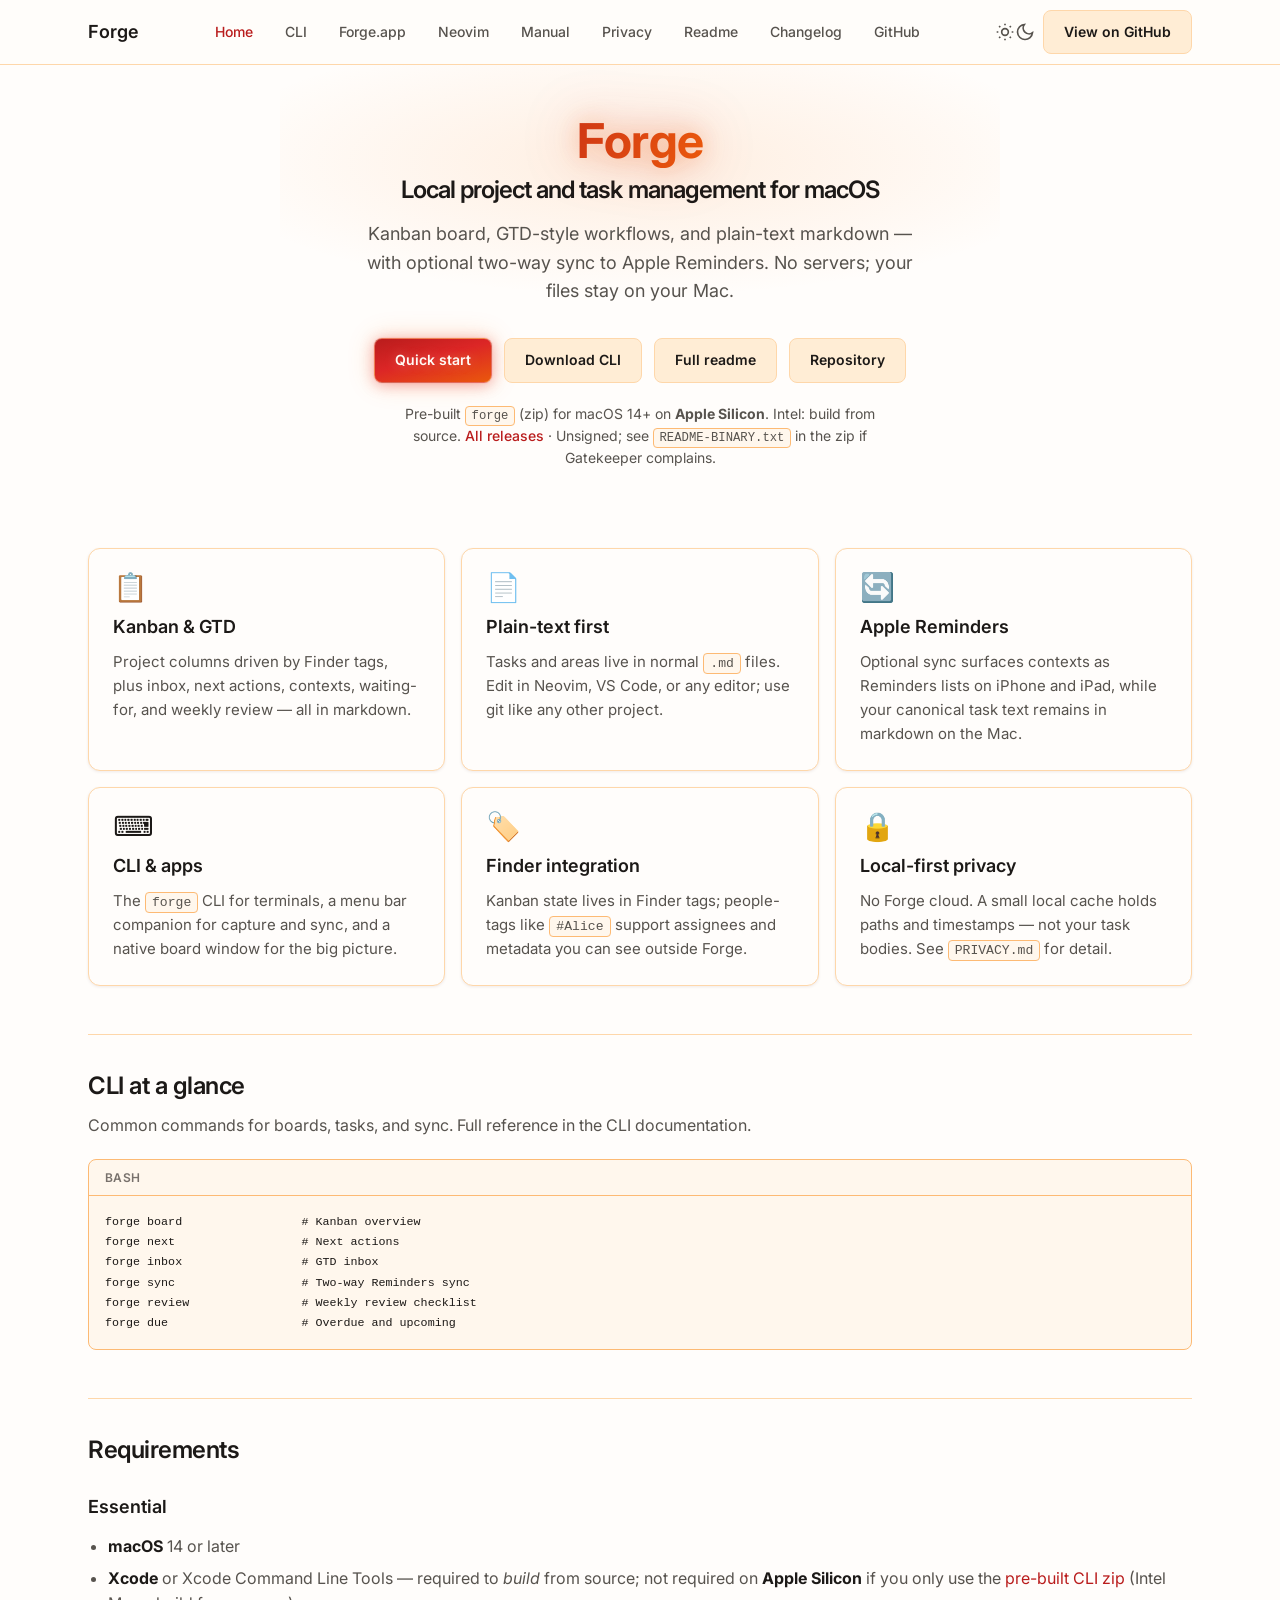
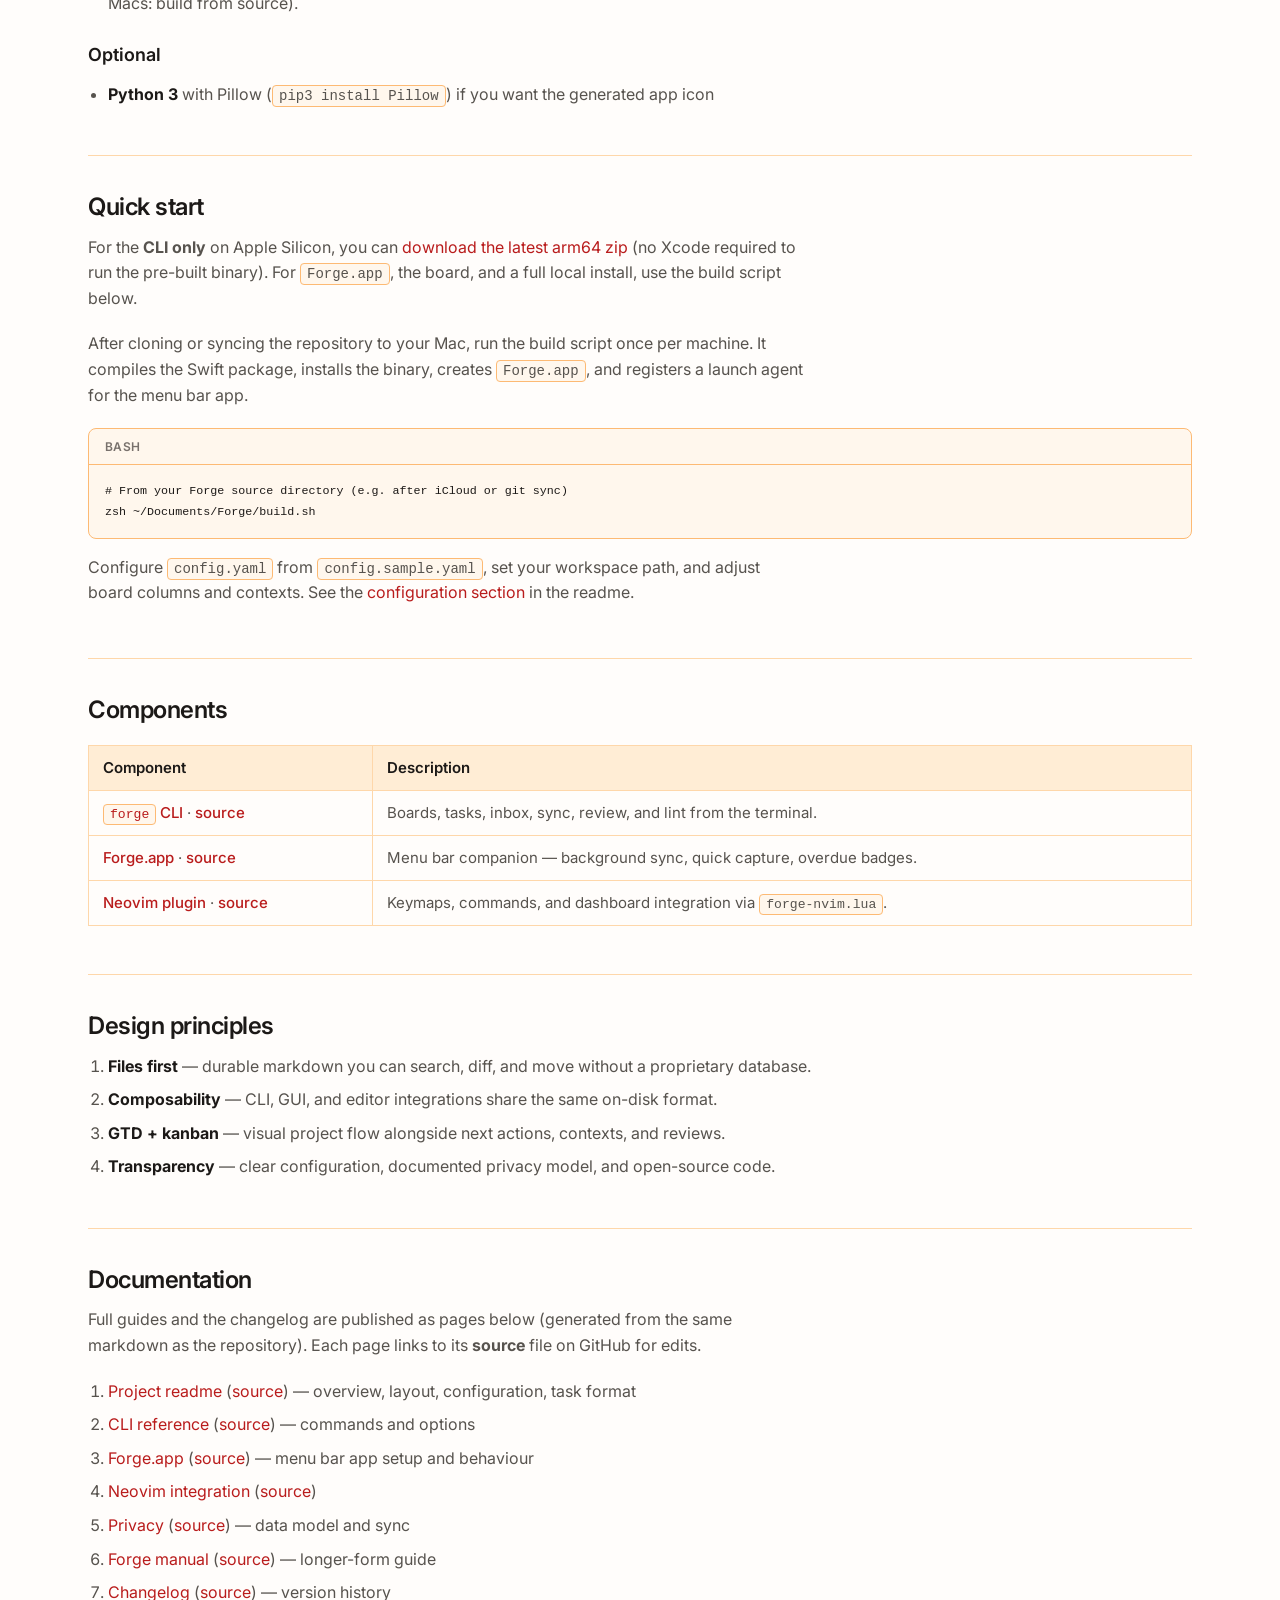
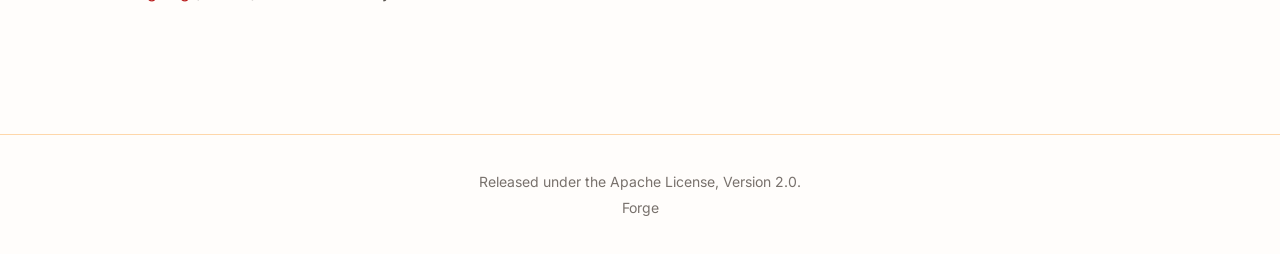
==== docs/index.html @ 9251e72b "fix(docs): system theme via CSS prefers-color-scheme; Pages workflow - Apply dark palette in site.cs" ====
<!DOCTYPE html>
<html lang="en-GB" dir="ltr">
  <head>
    <meta charset="utf-8" />
    <meta name="viewport" content="width=device-width, initial-scale=1" />
    <title>Forge</title>
    <meta
      name="description"
      content="Local, markdown-based project and task management for macOS — kanban board, GTD workflows, and Apple Reminders sync."
    />
    <link rel="icon" type="image/svg+xml" href="favicon.svg" />
    <link rel="preconnect" href="https://fonts.googleapis.com" />
    <link rel="preconnect" href="https://fonts.gstatic.com" crossorigin />
    <link
      href="https://fonts.googleapis.com/css2?family=Inter:wght@400;500;600;700&display=swap"
      rel="stylesheet"
    />
    <link rel="stylesheet" href="assets/site.css?v=3" />
    <script>
      (function () {
        try {
          var stored = localStorage.getItem("forge-theme-appearance");
          var mode =
            stored === "light" || stored === "dark" || stored === "system"
              ? stored
              : "system";
          var root = document.documentElement;
          if (mode === "light") {
            root.classList.add("light");
          } else if (mode === "dark") {
            root.classList.add("dark");
          }
        } catch (err) {
          /* localStorage unavailable — CSS alone follows prefers-color-scheme */
        }
      })();
    </script>
  </head>
  <body>
    <a href="#main" class="visually-hidden">Skip to content</a>
    <header class="site-nav">
      <div class="site-nav__inner">
        <a class="site-nav__brand" href="index.html">Forge</a>
        <nav class="site-nav__links" aria-label="Main navigation">
          <a class="site-nav__link is-active" href="index.html">Home</a>
          <a class="site-nav__link" href="cli.html">CLI</a>
          <a class="site-nav__link" href="app.html">Forge.app</a>
          <a class="site-nav__link" href="neovim.html">Neovim</a>
          <a class="site-nav__link" href="manual.html">Manual</a>
          <a class="site-nav__link" href="privacy.html">Privacy</a>
          <a class="site-nav__link" href="readme.html">Readme</a>
          <a class="site-nav__link" href="changelog.html">Changelog</a>
          <a
            class="site-nav__link"
            href="https://github.com/SimonAB/forge"
            target="_blank"
            rel="noopener noreferrer"
            >GitHub</a
          >
        </nav>
        <div class="site-nav__actions">
          <button
            type="button"
            class="theme-toggle"
            id="theme-toggle"
            aria-label="Toggle dark mode"
            title="Toggle theme"
          >
            <span class="theme-toggle__icon theme-toggle__icon--sun" aria-hidden="true">
              <svg viewBox="0 0 24 24" fill="none" stroke="currentColor" stroke-width="2">
                <circle cx="12" cy="12" r="4" />
                <path d="M12 2v2M12 20v2M4.93 4.93l1.41 1.41M17.66 17.66l1.41 1.41M2 12h2M20 12h2M4.93 19.07l1.41-1.41M17.66 6.34l1.41-1.41" />
              </svg>
            </span>
            <span class="theme-toggle__icon theme-toggle__icon--moon" aria-hidden="true" hidden>
              <svg viewBox="0 0 24 24" fill="none" stroke="currentColor" stroke-width="2">
                <path d="M21 12.79A9 9 0 1 1 11.21 3 7 7 0 0 0 21 12.79z" />
              </svg>
            </span>
          </button>
          <a
            class="btn btn--alt"
            href="https://github.com/SimonAB/forge"
            target="_blank"
            rel="noopener noreferrer"
            >View on GitHub</a
          >
        </div>
      </div>
    </header>

    <main id="main">
      <section class="hero" aria-labelledby="hero-title">
        <h1 id="hero-title" class="hero__title">
          <span class="hero__name">Forge</span>
          <span class="hero__subtitle"
            >Local project and task management for macOS</span
          >
        </h1>
        <p class="hero__tagline">
          Kanban board, GTD-style workflows, and plain-text markdown — with optional
          two-way sync to Apple Reminders. No servers; your files stay on your Mac.
        </p>
        <div class="hero__actions">
          <a class="btn btn--brand" href="#quick-start">Quick start</a>
          <a
            class="btn btn--alt"
            href="https://github.com/SimonAB/forge/releases/latest/download/forge-macos-arm64.zip"
            >Download CLI</a
          >
          <a class="btn btn--alt" href="readme.html">Full readme</a>
          <a
            class="btn btn--alt"
            href="https://github.com/SimonAB/forge"
            target="_blank"
            rel="noopener noreferrer"
            >Repository</a
          >
        </div>
        <p class="hero__download-note">
          Pre-built <code class="inline-code">forge</code> (zip) for macOS 14+ on <strong>Apple Silicon</strong>.
          Intel: build from source.
          <a
            href="https://github.com/SimonAB/forge/releases"
            target="_blank"
            rel="noopener noreferrer"
            >All releases</a
          >
          · Unsigned; see <code class="inline-code">README-BINARY.txt</code> in the zip if Gatekeeper complains.
        </p>
      </section>

      <section class="features" aria-labelledby="features-heading">
        <h2 id="features-heading" class="visually-hidden">Features</h2>
        <div class="features__grid">
          <article class="feature-card">
            <div class="feature-card__icon" aria-hidden="true">📋</div>
            <h3 class="feature-card__title">Kanban &amp; GTD</h3>
            <p class="feature-card__text">
              Project columns driven by Finder tags, plus inbox, next actions,
              contexts, waiting-for, and weekly review — all in markdown.
            </p>
          </article>
          <article class="feature-card">
            <div class="feature-card__icon" aria-hidden="true">📄</div>
            <h3 class="feature-card__title">Plain-text first</h3>
            <p class="feature-card__text">
              Tasks and areas live in normal <code class="inline-code">.md</code> files.
              Edit in Neovim, VS Code, or any editor; use git like any other project.
            </p>
          </article>
          <article class="feature-card">
            <div class="feature-card__icon" aria-hidden="true">🔄</div>
            <h3 class="feature-card__title">Apple Reminders</h3>
            <p class="feature-card__text">
              Optional sync surfaces contexts as Reminders lists on iPhone and iPad,
              while your canonical task text remains in markdown on the Mac.
            </p>
          </article>
          <article class="feature-card">
            <div class="feature-card__icon" aria-hidden="true">⌨️</div>
            <h3 class="feature-card__title">CLI &amp; apps</h3>
            <p class="feature-card__text">
              The <code class="inline-code">forge</code> CLI for terminals, a menu bar
              companion for capture and sync, and a native board window for the big picture.
            </p>
          </article>
          <article class="feature-card">
            <div class="feature-card__icon" aria-hidden="true">🏷️</div>
            <h3 class="feature-card__title">Finder integration</h3>
            <p class="feature-card__text">
              Kanban state lives in Finder tags; people-tags like
              <code class="inline-code">#Alice</code> support assignees and metadata you
              can see outside Forge.
            </p>
          </article>
          <article class="feature-card">
            <div class="feature-card__icon" aria-hidden="true">🔒</div>
            <h3 class="feature-card__title">Local-first privacy</h3>
            <p class="feature-card__text">
              No Forge cloud. A small local cache holds paths and timestamps — not your
              task bodies. See <code class="inline-code">PRIVACY.md</code> for detail.
            </p>
          </article>
        </div>
      </section>

      <section class="section" id="cli-examples" aria-labelledby="cli-examples-title">
        <h2 id="cli-examples-title" class="section__title">CLI at a glance</h2>
        <p class="section__lead">
          Common commands for boards, tasks, and sync. Full reference in the CLI
          documentation.
        </p>
        <div class="code-block">
          <span class="code-block__label">bash</span>
          <pre><code>forge board                 # Kanban overview
forge next                  # Next actions
forge inbox                 # GTD inbox
forge sync                  # Two-way Reminders sync
forge review                # Weekly review checklist
forge due                   # Overdue and upcoming</code></pre>
        </div>
      </section>

      <section class="section" id="requirements" aria-labelledby="requirements-title">
        <h2 id="requirements-title" class="section__title">Requirements</h2>
        <h3>Essential</h3>
        <ul>
          <li><strong>macOS</strong> 14 or later</li>
          <li>
            <strong>Xcode</strong> or Xcode Command Line Tools — required to <em>build</em> from
            source; not required on <strong>Apple Silicon</strong> if you only use the
            <a
            href="https://github.com/SimonAB/forge/releases/latest/download/forge-macos-arm64.zip"
            >pre-built CLI zip</a
          >
            (Intel Macs: build from source).
          </li>
        </ul>
        <h3>Optional</h3>
        <ul>
          <li>
            <strong>Python 3</strong> with Pillow (<code class="inline-code">pip3 install Pillow</code>)
            if you want the generated app icon
          </li>
        </ul>
      </section>

      <section class="section" id="quick-start" aria-labelledby="quick-start-title">
        <h2 id="quick-start-title" class="section__title">Quick start</h2>
        <p class="section__lead">
          For the <strong>CLI only</strong> on Apple Silicon, you can
          <a
            href="https://github.com/SimonAB/forge/releases/latest/download/forge-macos-arm64.zip"
            >download the latest arm64 zip</a
          >
          (no Xcode required to run the pre-built binary). For
          <code class="inline-code">Forge.app</code>, the board, and a full local install, use
          the build script below.
        </p>
        <p class="section__lead">
          After cloning or syncing the repository to your Mac, run the build script once
          per machine. It compiles the Swift package, installs the binary, creates
          <code class="inline-code">Forge.app</code>, and registers a launch agent for the
          menu bar app.
        </p>
        <div class="code-block">
          <span class="code-block__label">bash</span>
          <pre><code># From your Forge source directory (e.g. after iCloud or git sync)
zsh ~/Documents/Forge/build.sh</code></pre>
        </div>
        <p class="section__lead" style="margin-top: 1rem">
          Configure <code class="inline-code">config.yaml</code> from
          <code class="inline-code">config.sample.yaml</code>, set your workspace path, and
          adjust board columns and contexts. See the
          <a
            href="https://github.com/SimonAB/forge/blob/main/README.md#configuration"
            target="_blank"
            rel="noopener noreferrer"
            >configuration section</a
          >
          in the readme.
        </p>
      </section>

      <section class="section" id="components" aria-labelledby="components-title">
        <h2 id="components-title" class="section__title">Components</h2>
        <table class="doc-table">
          <thead>
            <tr>
              <th>Component</th>
              <th>Description</th>
            </tr>
          </thead>
          <tbody>
            <tr>
              <td>
                <a href="cli.html"><code class="inline-code">forge</code> CLI</a>
                ·
                <a
                  href="https://github.com/SimonAB/forge/blob/main/docs/cli.md"
                  target="_blank"
                  rel="noopener noreferrer"
                  >source</a
                >
              </td>
              <td>Boards, tasks, inbox, sync, review, and lint from the terminal.</td>
            </tr>
            <tr>
              <td>
                <a href="app.html">Forge.app</a>
                ·
                <a
                  href="https://github.com/SimonAB/forge/blob/main/docs/app.md"
                  target="_blank"
                  rel="noopener noreferrer"
                  >source</a
                >
              </td>
              <td>Menu bar companion — background sync, quick capture, overdue badges.</td>
            </tr>
            <tr>
              <td>
                <a href="neovim.html">Neovim plugin</a>
                ·
                <a
                  href="https://github.com/SimonAB/forge/blob/main/docs/neovim.md"
                  target="_blank"
                  rel="noopener noreferrer"
                  >source</a
                >
              </td>
              <td>Keymaps, commands, and dashboard integration via <code class="inline-code">forge-nvim.lua</code>.</td>
            </tr>
          </tbody>
        </table>
      </section>

      <section class="section" id="design-principles" aria-labelledby="principles-title">
        <h2 id="principles-title" class="section__title">Design principles</h2>
        <ol class="principles">
          <li>
            <strong>Files first</strong> — durable markdown you can search, diff, and move
            without a proprietary database.
          </li>
          <li>
            <strong>Composability</strong> — CLI, GUI, and editor integrations share the same
            on-disk format.
          </li>
          <li>
            <strong>GTD + kanban</strong> — visual project flow alongside next actions,
            contexts, and reviews.
          </li>
          <li>
            <strong>Transparency</strong> — clear configuration, documented privacy model,
            and open-source code.
          </li>
        </ol>
      </section>

      <section class="section" id="documentation" aria-labelledby="documentation-title">
        <h2 id="documentation-title" class="section__title">Documentation</h2>
        <p class="section__lead">
          Full guides and the changelog are published as pages below (generated from the same
          markdown as the repository). Each page links to its <strong>source</strong> file on
          GitHub for edits.
        </p>
        <ol class="doc-list">
          <li>
            <a href="readme.html">Project readme</a>
            (<a
              href="https://github.com/SimonAB/forge/blob/main/README.md"
              target="_blank"
              rel="noopener noreferrer"
              >source</a
            >) — overview, layout, configuration, task format
          </li>
          <li>
            <a href="cli.html">CLI reference</a>
            (<a
              href="https://github.com/SimonAB/forge/blob/main/docs/cli.md"
              target="_blank"
              rel="noopener noreferrer"
              >source</a
            >) — commands and options
          </li>
          <li>
            <a href="app.html">Forge.app</a>
            (<a
              href="https://github.com/SimonAB/forge/blob/main/docs/app.md"
              target="_blank"
              rel="noopener noreferrer"
              >source</a
            >) — menu bar app setup and behaviour
          </li>
          <li>
            <a href="neovim.html">Neovim integration</a>
            (<a
              href="https://github.com/SimonAB/forge/blob/main/docs/neovim.md"
              target="_blank"
              rel="noopener noreferrer"
              >source</a
            >)
          </li>
          <li>
            <a href="privacy.html">Privacy</a>
            (<a
              href="https://github.com/SimonAB/forge/blob/main/PRIVACY.md"
              target="_blank"
              rel="noopener noreferrer"
              >source</a
            >) — data model and sync
          </li>
          <li>
            <a href="manual.html">Forge manual</a>
            (<a
              href="https://github.com/SimonAB/forge/blob/main/docs/forge-manual.md"
              target="_blank"
              rel="noopener noreferrer"
              >source</a
            >) — longer-form guide
          </li>
          <li>
            <a href="changelog.html">Changelog</a>
            (<a
              href="https://github.com/SimonAB/forge/blob/main/CHANGELOG.md"
              target="_blank"
              rel="noopener noreferrer"
              >source</a
            >) — version history
          </li>
        </ol>
      </section>
    </main>

    <footer class="site-footer">
      <p>Released under the Apache License, Version 2.0.</p>
      <p>Forge</p>
    </footer>

    <script src="assets/theme.js?v=3"></script>
  </body>
</html>
---- docs/assets/site.css ----
/**
 * Forge project page — layout inspired by VitePress-style docs; palette reads as
 * live fire: deep coals, flame core, and glowing ember highlights.
 */

:root {
  color-scheme: light dark;
  --vp-c-bg: #fffdfb;
  --vp-c-bg-alt: #fff7ed;
  --vp-c-bg-soft: #ffedd5;
  --vp-c-text-1: #1c1917;
  --vp-c-text-2: #57534e;
  --vp-c-text-3: #78716c;
  --vp-c-divider: #fed7aa;
  /* Hot metal / ember accent — still legible on light surfaces */
  --vp-c-brand-1: #b91c1c;
  --vp-c-brand-2: #ea580c;
  /* Coal bed → cherry embers → flame → bright tongues (stops stay off pure white) */
  --vp-home-hero-name-background: linear-gradient(
    110deg,
    #1c0a0a 0%,
    #7f1d1d 14%,
    #b91c1c 32%,
    #ea580c 52%,
    #f97316 72%,
    #f59e0b 92%,
    #d97706 100%
  );
  --vp-code-bg: #fff7ed;
  --vp-code-border: #fdba74;
  --vp-nav-bg: rgba(255, 253, 250, 0.85);
  --vp-shadow: 0 1px 3px rgba(69, 10, 10, 0.08);
  --vp-card-border: #fed7aa;
  --vp-card-hover: #fff7ed;
  /* Soft ember wash for glows (light) */
  --vp-glow-flame: rgba(249, 115, 22, 0.35);
  --vp-glow-coal: rgba(185, 28, 28, 0.3);
  --vp-hero-ambient: rgba(251, 146, 60, 0.14);
  --vp-hero-name-glow: drop-shadow(0 0 12px var(--vp-glow-flame))
    drop-shadow(0 0 26px var(--vp-glow-coal));
}

/**
 * System appearance: when JS mode is "system", neither .light nor .dark is set.
 * Dark palette then comes from prefers-color-scheme alone (works even if theme.js is cached/old).
 */
@media (prefers-color-scheme: dark) {
  html:not(.light):not(.dark) {
    color-scheme: dark;
    --vp-c-bg: #0c0a0a;
    --vp-c-bg-alt: #0f0c0b;
    --vp-c-bg-soft: #1a1412;
    --vp-c-text-1: #fafaf9;
    --vp-c-text-2: #d6d3d1;
    --vp-c-text-3: #a8a29e;
    --vp-c-divider: #44403c;
    --vp-c-brand-1: #fb923c;
    --vp-c-brand-2: #fcd34d;
    --vp-home-hero-name-background: linear-gradient(
      112deg,
      #3f0f0f 0%,
      #991b1b 18%,
      #ea580c 42%,
      #fb923c 62%,
      #fbbf24 80%,
      #fde68a 94%,
      #fffbeb 100%
    );
    --vp-code-bg: #1a1412;
    --vp-code-border: #44403c;
    --vp-nav-bg: rgba(12, 10, 10, 0.88);
    --vp-shadow: 0 1px 3px rgba(0, 0, 0, 0.5);
    --vp-card-border: #3f3a36;
    --vp-card-hover: #221c19;
    --vp-glow-flame: rgba(251, 191, 36, 0.55);
    --vp-glow-coal: rgba(248, 113, 113, 0.4);
    --vp-hero-ambient: rgba(234, 88, 12, 0.2);
    --vp-hero-name-glow: drop-shadow(0 0 10px rgba(251, 146, 60, 0.55))
      drop-shadow(0 0 22px rgba(234, 88, 12, 0.38))
      drop-shadow(0 0 34px rgba(185, 28, 28, 0.28));
  }
}

/** Pinned light theme (e.g. dark OS but user chose light). */
html.light {
  color-scheme: light;
  --vp-c-bg: #fffdfb;
  --vp-c-bg-alt: #fff7ed;
  --vp-c-bg-soft: #ffedd5;
  --vp-c-text-1: #1c1917;
  --vp-c-text-2: #57534e;
  --vp-c-text-3: #78716c;
  --vp-c-divider: #fed7aa;
  --vp-c-brand-1: #b91c1c;
  --vp-c-brand-2: #ea580c;
  --vp-home-hero-name-background: linear-gradient(
    110deg,
    #1c0a0a 0%,
    #7f1d1d 14%,
    #b91c1c 32%,
    #ea580c 52%,
    #f97316 72%,
    #f59e0b 92%,
    #d97706 100%
  );
  --vp-code-bg: #fff7ed;
  --vp-code-border: #fdba74;
  --vp-nav-bg: rgba(255, 253, 250, 0.85);
  --vp-shadow: 0 1px 3px rgba(69, 10, 10, 0.08);
  --vp-card-border: #fed7aa;
  --vp-card-hover: #fff7ed;
  --vp-glow-flame: rgba(249, 115, 22, 0.35);
  --vp-glow-coal: rgba(185, 28, 28, 0.3);
  --vp-hero-ambient: rgba(251, 146, 60, 0.14);
  --vp-hero-name-glow: drop-shadow(0 0 12px var(--vp-glow-flame))
    drop-shadow(0 0 26px var(--vp-glow-coal));
}

html.dark {
  color-scheme: dark;
  --vp-c-bg: #0c0a0a;
  --vp-c-bg-alt: #0f0c0b;
  --vp-c-bg-soft: #1a1412;
  --vp-c-text-1: #fafaf9;
  --vp-c-text-2: #d6d3d1;
  --vp-c-text-3: #a8a29e;
  --vp-c-divider: #44403c;
  --vp-c-brand-1: #fb923c;
  --vp-c-brand-2: #fcd34d;
  /* Dark forge: dying coals → flare → white-hot breath */
  --vp-home-hero-name-background: linear-gradient(
    112deg,
    #3f0f0f 0%,
    #991b1b 18%,
    #ea580c 42%,
    #fb923c 62%,
    #fbbf24 80%,
    #fde68a 94%,
    #fffbeb 100%
  );
  --vp-code-bg: #1a1412;
  --vp-code-border: #44403c;
  --vp-nav-bg: rgba(12, 10, 10, 0.88);
  --vp-shadow: 0 1px 3px rgba(0, 0, 0, 0.5);
  --vp-card-border: #3f3a36;
  --vp-card-hover: #221c19;
  --vp-glow-flame: rgba(251, 191, 36, 0.55);
  --vp-glow-coal: rgba(248, 113, 113, 0.4);
  --vp-hero-ambient: rgba(234, 88, 12, 0.2);
  --vp-hero-name-glow: drop-shadow(0 0 10px rgba(251, 146, 60, 0.55))
    drop-shadow(0 0 22px rgba(234, 88, 12, 0.38))
    drop-shadow(0 0 34px rgba(185, 28, 28, 0.28));
}

*,
*::before,
*::after {
  box-sizing: border-box;
}

html {
  scroll-behavior: smooth;
}

body {
  margin: 0;
  font-family:
    "Inter",
    ui-sans-serif,
    system-ui,
    -apple-system,
    BlinkMacSystemFont,
    "Segoe UI",
    Roboto,
    sans-serif;
  font-size: 16px;
  line-height: 1.6;
  background: var(--vp-c-bg);
  color: var(--vp-c-text-1);
  -webkit-font-smoothing: antialiased;
}

a {
  color: var(--vp-c-brand-1);
  text-decoration: none;
}

a:hover {
  text-decoration: underline;
}

code,
pre {
  font-family:
    ui-monospace,
    "SF Mono",
    "Cascadia Code",
    Menlo,
    Monaco,
    Consolas,
    monospace;
  font-size: 0.9em;
}

.visually-hidden {
  position: absolute;
  width: 1px;
  height: 1px;
  padding: 0;
  margin: -1px;
  overflow: hidden;
  clip: rect(0, 0, 0, 0);
  white-space: nowrap;
  border: 0;
}

/* ——— Nav ——— */

.site-nav {
  position: sticky;
  top: 0;
  z-index: 50;
  border-bottom: 1px solid var(--vp-c-divider);
  background: var(--vp-nav-bg);
  backdrop-filter: blur(12px);
}

.site-nav__inner {
  max-width: 1152px;
  margin: 0 auto;
  padding: 0 24px;
  height: 64px;
  display: flex;
  align-items: center;
  justify-content: space-between;
  gap: 16px;
}

.site-nav__brand {
  font-weight: 600;
  font-size: 1.125rem;
  color: var(--vp-c-text-1);
  text-decoration: none;
}

.site-nav__brand:hover {
  color: var(--vp-c-brand-1);
  text-decoration: none;
}

.site-nav__links {
  display: flex;
  align-items: center;
  gap: 8px;
  flex-wrap: wrap;
  justify-content: flex-end;
}

.site-nav__link {
  padding: 6px 12px;
  border-radius: 8px;
  font-size: 0.875rem;
  font-weight: 500;
  color: var(--vp-c-text-2);
  text-decoration: none;
}

.site-nav__link:hover {
  color: var(--vp-c-text-1);
  background: var(--vp-c-bg-soft);
  text-decoration: none;
}

.site-nav__link.is-active {
  color: var(--vp-c-brand-1);
}

.site-nav__actions {
  display: flex;
  align-items: center;
  gap: 8px;
}

.theme-toggle {
  display: flex;
  align-items: center;
  justify-content: center;
  width: 40px;
  height: 40px;
  border: none;
  border-radius: 8px;
  background: transparent;
  color: var(--vp-c-text-2);
  cursor: pointer;
}

.theme-toggle:hover {
  background: var(--vp-c-bg-soft);
  color: var(--vp-c-text-1);
}

.theme-toggle svg {
  width: 20px;
  height: 20px;
}

.theme-toggle__icon {
  display: flex;
  align-items: center;
  justify-content: center;
}

/* ——— Layout ——— */

main {
  max-width: 1152px;
  margin: 0 auto;
  padding: 0 24px 80px;
}

/* ——— Hero ——— */

.hero {
  position: relative;
  isolation: isolate;
  padding: 48px 0 56px;
  text-align: center;
}

/* Faint forge glow behind the hero — suggests heat radiating upward */
.hero::before {
  content: "";
  position: absolute;
  z-index: -1;
  left: 50%;
  top: 0;
  transform: translateX(-50%);
  width: min(100%, 720px);
  height: 280px;
  background: radial-gradient(
    ellipse 90% 70% at 50% 35%,
    var(--vp-hero-ambient),
    transparent 68%
  );
  pointer-events: none;
}

.hero__title {
  margin: 0 0 12px;
  font-size: clamp(2.25rem, 5vw, 3rem);
  font-weight: 700;
  letter-spacing: -0.02em;
  line-height: 1.15;
}

.hero__name {
  display: block;
  background: var(--vp-home-hero-name-background);
  background-size: 120% 120%;
  background-position: 30% 50%;
  -webkit-background-clip: text;
  background-clip: text;
  color: transparent;
  filter: var(--vp-hero-name-glow);
}

.hero__subtitle {
  display: block;
  margin-top: 8px;
  font-size: clamp(1.125rem, 2.5vw, 1.5rem);
  font-weight: 600;
  color: var(--vp-c-text-1);
}

.hero__tagline {
  margin: 16px auto 0;
  max-width: 560px;
  font-size: 1.125rem;
  color: var(--vp-c-text-2);
}

.hero__actions {
  margin-top: 32px;
  display: flex;
  flex-wrap: wrap;
  gap: 12px;
  justify-content: center;
}

.hero__download-note {
  margin: 20px auto 0;
  max-width: 520px;
  font-size: 0.875rem;
  line-height: 1.5;
  color: var(--vp-c-text-2);
}

.hero__download-note a {
  font-weight: 500;
}

.btn {
  display: inline-flex;
  align-items: center;
  justify-content: center;
  padding: 10px 20px;
  border-radius: 8px;
  font-size: 0.875rem;
  font-weight: 600;
  text-decoration: none;
  border: 1px solid transparent;
  transition:
    background 0.18s ease,
    border-color 0.18s ease,
    color 0.18s ease,
    box-shadow 0.18s ease;
}

.btn:hover {
  text-decoration: none;
}

.btn--brand {
  background: linear-gradient(165deg, #b91c1c 0%, #dc2626 45%, #ea580c 100%);
  color: #fffaf5;
  border-color: rgba(254, 243, 199, 0.35);
  text-shadow: 0 0 12px rgba(254, 243, 199, 0.35);
  box-shadow:
    0 0 0 1px rgba(252, 165, 165, 0.25),
    0 2px 14px rgba(220, 38, 38, 0.35),
    0 0 28px rgba(249, 115, 22, 0.2);
}

.btn--brand:hover {
  background: linear-gradient(165deg, #dc2626 0%, #ea580c 50%, #f97316 100%);
  border-color: rgba(254, 240, 138, 0.55);
  color: #fffef9;
  box-shadow:
    0 0 0 1px rgba(253, 224, 71, 0.35),
    0 4px 22px rgba(234, 88, 12, 0.5),
    0 0 36px rgba(251, 191, 36, 0.28);
}

html.dark .btn--brand {
  background: linear-gradient(165deg, #7f1d1d 0%, #b91c1c 35%, #ea580c 75%, #f59e0b 100%);
  border-color: rgba(253, 224, 71, 0.4);
  text-shadow: 0 0 14px rgba(254, 249, 195, 0.45);
  box-shadow:
    0 0 0 1px rgba(251, 191, 36, 0.2),
    0 2px 18px rgba(234, 88, 12, 0.45),
    0 0 32px rgba(251, 146, 60, 0.25);
}

@media (prefers-color-scheme: dark) {
  html:not(.light):not(.dark) .btn--brand {
    background: linear-gradient(165deg, #7f1d1d 0%, #b91c1c 35%, #ea580c 75%, #f59e0b 100%);
    border-color: rgba(253, 224, 71, 0.4);
    text-shadow: 0 0 14px rgba(254, 249, 195, 0.45);
    box-shadow:
      0 0 0 1px rgba(251, 191, 36, 0.2),
      0 2px 18px rgba(234, 88, 12, 0.45),
      0 0 32px rgba(251, 146, 60, 0.25);
  }
}

html.dark .btn--brand:hover {
  background: linear-gradient(165deg, #b91c1c 0%, #ea580c 45%, #fb923c 78%, #fde68a 100%);
  border-color: rgba(255, 251, 235, 0.55);
  box-shadow:
    0 0 0 1px rgba(254, 240, 138, 0.45),
    0 4px 26px rgba(251, 146, 60, 0.55),
    0 0 44px rgba(253, 224, 71, 0.22);
}

@media (prefers-color-scheme: dark) {
  html:not(.light):not(.dark) .btn--brand:hover {
    background: linear-gradient(165deg, #b91c1c 0%, #ea580c 45%, #fb923c 78%, #fde68a 100%);
    border-color: rgba(255, 251, 235, 0.55);
    box-shadow:
      0 0 0 1px rgba(254, 240, 138, 0.45),
      0 4px 26px rgba(251, 146, 60, 0.55),
      0 0 44px rgba(253, 224, 71, 0.22);
  }
}

.btn--alt {
  background: var(--vp-c-bg-soft);
  color: var(--vp-c-text-1);
  border-color: var(--vp-c-divider);
}

.btn--alt:hover {
  border-color: var(--vp-c-brand-1);
  color: var(--vp-c-brand-1);
}

/* ——— Features ——— */

.features {
  padding: 24px 0 48px;
}

.features__grid {
  display: grid;
  grid-template-columns: repeat(auto-fill, minmax(280px, 1fr));
  gap: 16px;
}

.feature-card {
  border: 1px solid var(--vp-card-border);
  border-radius: 12px;
  padding: 24px;
  background: var(--vp-c-bg);
  box-shadow: var(--vp-shadow);
  transition:
    border-color 0.18s ease,
    background 0.18s ease,
    box-shadow 0.18s ease;
}

.feature-card:hover {
  border-color: rgba(234, 88, 12, 0.65);
  background: var(--vp-card-hover);
  box-shadow:
    var(--vp-shadow),
    0 0 0 1px rgba(251, 146, 60, 0.12),
    0 8px 28px rgba(220, 38, 38, 0.08),
    0 0 40px rgba(249, 115, 22, 0.06);
}

html.dark .feature-card:hover {
  box-shadow:
    var(--vp-shadow),
    0 0 0 1px rgba(251, 146, 60, 0.2),
    0 8px 32px rgba(234, 88, 12, 0.15),
    0 0 48px rgba(251, 191, 36, 0.08);
}

@media (prefers-color-scheme: dark) {
  html:not(.light):not(.dark) .feature-card:hover {
    box-shadow:
      var(--vp-shadow),
      0 0 0 1px rgba(251, 146, 60, 0.2),
      0 8px 32px rgba(234, 88, 12, 0.15),
      0 0 48px rgba(251, 191, 36, 0.08);
  }
}

.feature-card__icon {
  font-size: 1.75rem;
  line-height: 1;
  margin-bottom: 12px;
}

.feature-card__title {
  margin: 0 0 8px;
  font-size: 1.125rem;
  font-weight: 600;
}

.feature-card__text {
  margin: 0;
  font-size: 0.9375rem;
  color: var(--vp-c-text-2);
}

/* ——— Content sections ——— */

.section {
  padding: 32px 0;
  border-top: 1px solid var(--vp-c-divider);
}

.section__title {
  margin: 0 0 8px;
  font-size: 1.5rem;
  font-weight: 600;
  letter-spacing: -0.02em;
}

.section__lead {
  margin: 0 0 20px;
  color: var(--vp-c-text-2);
  max-width: 720px;
}

.section h3 {
  margin: 24px 0 12px;
  font-size: 1.125rem;
  font-weight: 600;
}

.section ul,
.section ol {
  margin: 0 0 16px;
  padding-left: 1.25rem;
  color: var(--vp-c-text-2);
}

.section li {
  margin-bottom: 6px;
}

.section li strong {
  color: var(--vp-c-text-1);
}

/* ——— Code ——— */

.code-block {
  position: relative;
  margin: 16px 0;
  border-radius: 8px;
  border: 1px solid var(--vp-code-border);
  background: var(--vp-code-bg);
  overflow: hidden;
}

.code-block__label {
  display: block;
  padding: 8px 16px;
  font-size: 0.75rem;
  font-weight: 600;
  text-transform: uppercase;
  letter-spacing: 0.04em;
  color: var(--vp-c-text-3);
  border-bottom: 1px solid var(--vp-code-border);
}

.code-block pre {
  margin: 0;
  padding: 16px;
  overflow-x: auto;
  font-size: 0.8125rem;
  line-height: 1.55;
  color: var(--vp-c-text-1);
}

.inline-code {
  padding: 2px 6px;
  border-radius: 4px;
  background: var(--vp-code-bg);
  border: 1px solid var(--vp-code-border);
  font-size: 0.875em;
}

/* ——— Table ——— */

.doc-table {
  width: 100%;
  border-collapse: collapse;
  font-size: 0.9375rem;
  margin: 16px 0;
}

.doc-table th,
.doc-table td {
  border: 1px solid var(--vp-c-divider);
  padding: 10px 14px;
  text-align: left;
}

.doc-table th {
  background: var(--vp-c-bg-soft);
  font-weight: 600;
}

.doc-table td {
  color: var(--vp-c-text-2);
}

.doc-table td a {
  font-weight: 500;
}

/* ——— Principles ——— */

.principles {
  list-style: decimal;
  padding-left: 1.25rem;
  color: var(--vp-c-text-2);
}

.principles li {
  margin-bottom: 8px;
}

/* ——— Doc list ——— */

.doc-list {
  list-style: decimal;
  padding-left: 1.25rem;
  margin: 0;
}

.doc-list li {
  margin-bottom: 8px;
}

/* ——— Footer ——— */

.site-footer {
  border-top: 1px solid var(--vp-c-divider);
  padding: 32px 24px;
  text-align: center;
  color: var(--vp-c-text-3);
  font-size: 0.875rem;
}

.site-footer p {
  margin: 4px 0;
}

/* ——— Markdown doc pages (generated) ——— */

.doc-page {
  padding: 32px 24px 64px;
}

.doc-content {
  max-width: 900px;
  margin: 0 auto;
}

.doc-content > *:first-child {
  margin-top: 0;
}

.doc-content h1 {
  margin: 0 0 12px;
  font-size: clamp(1.75rem, 4vw, 2.25rem);
  font-weight: 700;
  letter-spacing: -0.02em;
  line-height: 1.2;
  color: var(--vp-c-text-1);
}

.doc-content h2 {
  margin: 2.25rem 0 12px;
  padding-top: 0.5rem;
  font-size: 1.35rem;
  font-weight: 600;
  letter-spacing: -0.02em;
  border-top: 1px solid var(--vp-c-divider);
  color: var(--vp-c-text-1);
}

.doc-content h2:first-of-type,
.doc-content > h1 + h2 {
  border-top: none;
  padding-top: 0;
}

.doc-content h3 {
  margin: 1.5rem 0 8px;
  font-size: 1.1rem;
  font-weight: 600;
  color: var(--vp-c-text-1);
}

.doc-content h4 {
  margin: 1.25rem 0 6px;
  font-size: 1rem;
  font-weight: 600;
  color: var(--vp-c-text-1);
}

.doc-content p {
  margin: 0 0 14px;
  color: var(--vp-c-text-2);
}

.doc-content a {
  font-weight: 500;
}

.doc-content ul,
.doc-content ol {
  margin: 0 0 16px;
  padding-left: 1.35rem;
  color: var(--vp-c-text-2);
}

.doc-content li {
  margin-bottom: 6px;
}

.doc-content li strong {
  color: var(--vp-c-text-1);
}

.doc-content hr {
  margin: 2rem 0;
  border: none;
  border-top: 1px solid var(--vp-c-divider);
}

.doc-content blockquote {
  margin: 16px 0;
  padding: 12px 16px;
  border-left: 4px solid var(--vp-c-brand-1);
  background: var(--vp-c-bg-soft);
  border-radius: 0 8px 8px 0;
  color: var(--vp-c-text-2);
}

.doc-content blockquote p:last-child {
  margin-bottom: 0;
}

.doc-content pre {
  margin: 16px 0;
  padding: 14px 16px;
  border-radius: 8px;
  border: 1px solid var(--vp-code-border);
  background: var(--vp-code-bg);
  overflow-x: auto;
  font-size: 0.8125rem;
  line-height: 1.55;
  color: var(--vp-c-text-1);
}

.doc-content pre code {
  font-size: inherit;
  padding: 0;
  border: none;
  background: none;
}

.doc-content code {
  font-size: 0.88em;
}

.doc-content p code,
.doc-content li code,
.doc-content td code {
  padding: 2px 6px;
  border-radius: 4px;
  background: var(--vp-code-bg);
  border: 1px solid var(--vp-code-border);
}

.doc-content table {
  width: 100%;
  border-collapse: collapse;
  font-size: 0.9375rem;
  margin: 16px 0 20px;
}

.doc-content th,
.doc-content td {
  border: 1px solid var(--vp-c-divider);
  padding: 10px 14px;
  text-align: left;
  vertical-align: top;
}

.doc-content th {
  background: var(--vp-c-bg-soft);
  font-weight: 600;
  color: var(--vp-c-text-1);
}

.doc-content td {
  color: var(--vp-c-text-2);
}

.doc-content thead th {
  color: var(--vp-c-text-1);
}

@media (max-width: 640px) {
  .site-nav__inner {
    flex-wrap: wrap;
    height: auto;
    padding-top: 12px;
    padding-bottom: 12px;
  }

  .hero {
    padding-top: 32px;
  }

  .doc-page {
    padding-left: 16px;
    padding-right: 16px;
  }
}
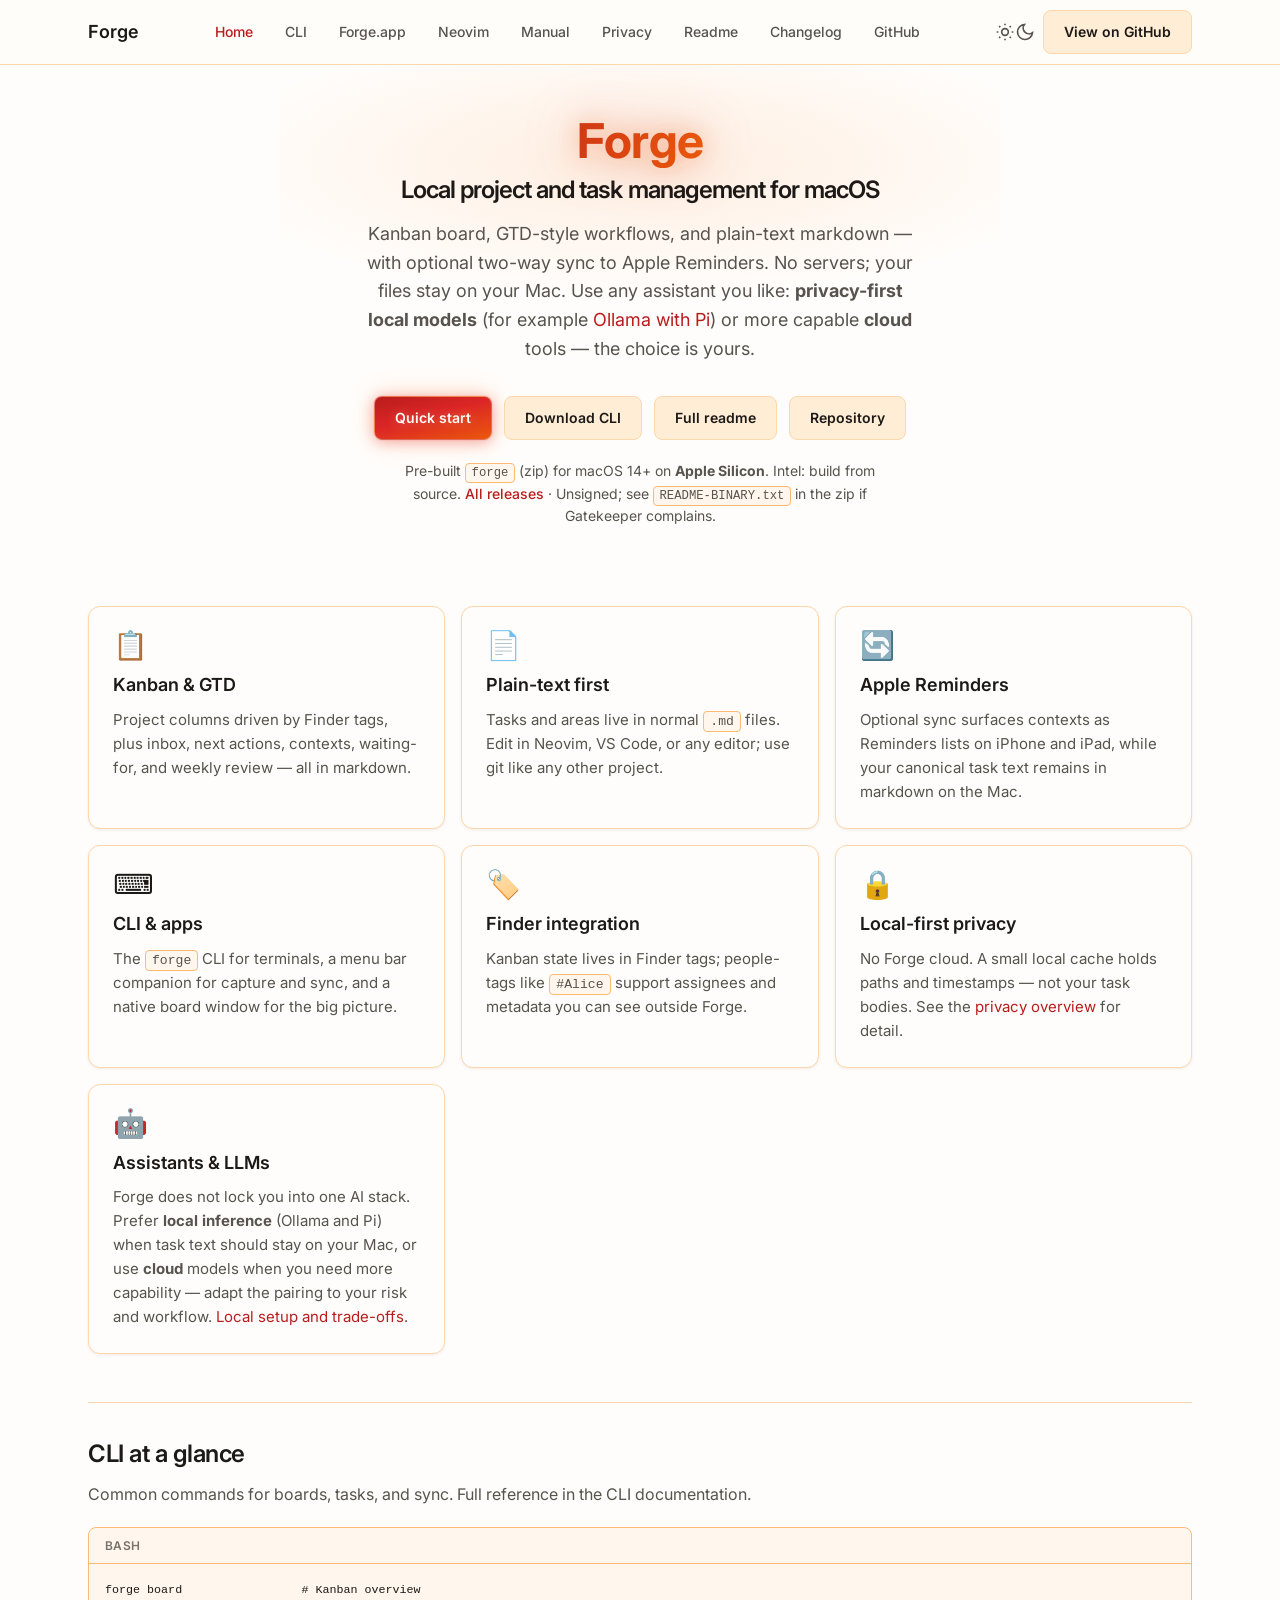
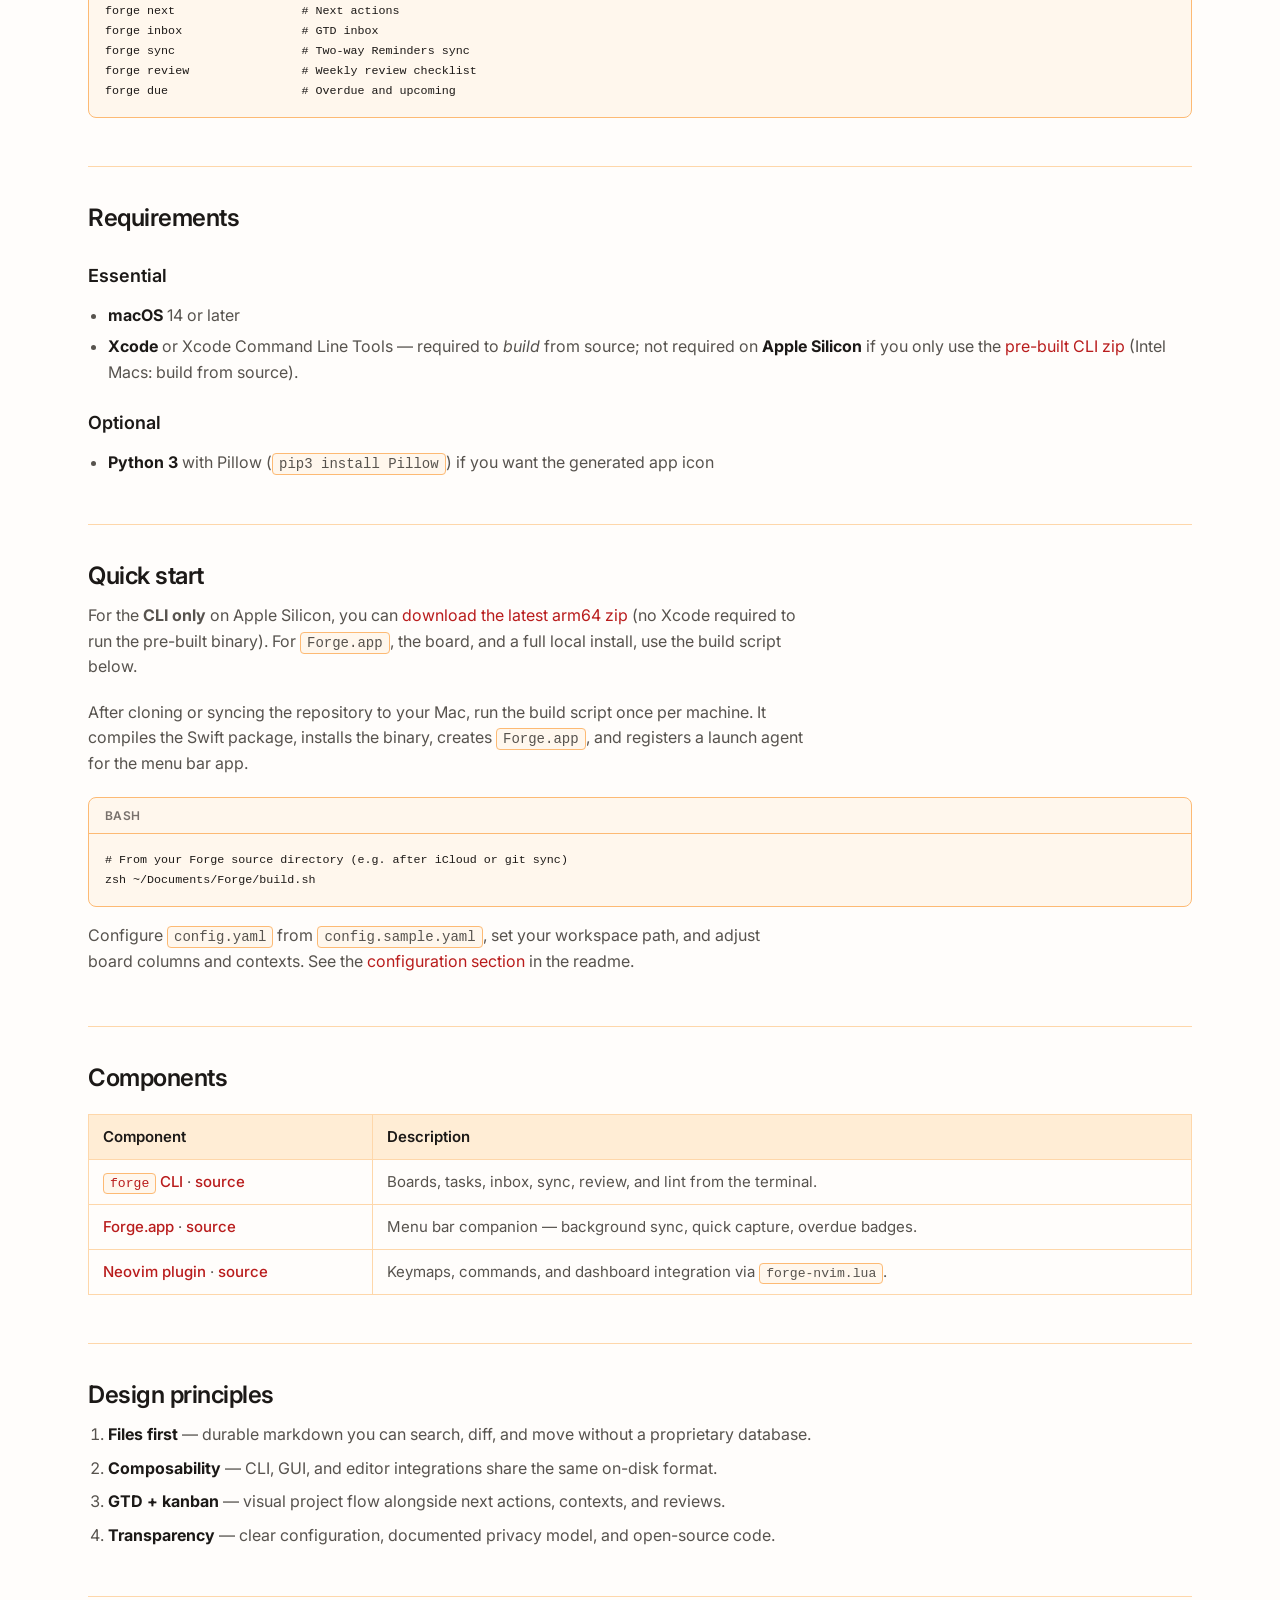
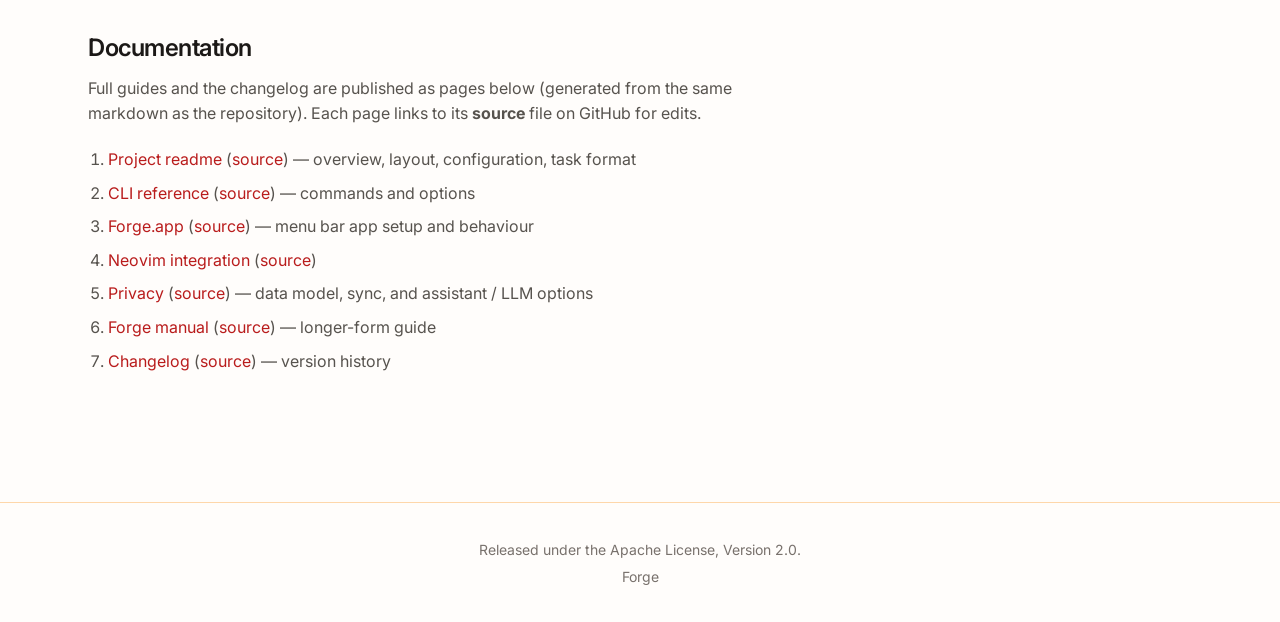
==== commit 7868d467: "docs(site): Assistants & LLMs card, privacy anchor, flexible assistant copy - Add stable #ai-assista" ====
--- a/docs/index.html
+++ b/docs/index.html
@@ -6,7 +6,7 @@
     <title>Forge</title>
     <meta
       name="description"
-      content="Local, markdown-based project and task management for macOS — kanban board, GTD workflows, and Apple Reminders sync."
+      content="Local, markdown-based project and task management for macOS — kanban board, GTD workflows, Apple Reminders sync, and flexible assistant workflows (local or cloud LLMs)."
     />
     <link rel="icon" type="image/svg+xml" href="favicon.svg" />
     <link rel="preconnect" href="https://fonts.googleapis.com" />
@@ -100,6 +100,9 @@
         <p class="hero__tagline">
           Kanban board, GTD-style workflows, and plain-text markdown — with optional
           two-way sync to Apple Reminders. No servers; your files stay on your Mac.
+          Use any assistant you like: <strong>privacy-first local models</strong> (for example
+          <a href="privacy.html#ai-assistants">Ollama with Pi</a>) or more capable
+          <strong>cloud</strong> tools — the choice is yours.
         </p>
         <div class="hero__actions">
           <a class="btn btn--brand" href="#quick-start">Quick start</a>
@@ -179,7 +182,17 @@
             <h3 class="feature-card__title">Local-first privacy</h3>
             <p class="feature-card__text">
               No Forge cloud. A small local cache holds paths and timestamps — not your
-              task bodies. See <code class="inline-code">PRIVACY.md</code> for detail.
+              task bodies. See the <a href="privacy.html">privacy overview</a> for detail.
+            </p>
+          </article>
+          <article class="feature-card">
+            <div class="feature-card__icon" aria-hidden="true">🤖</div>
+            <h3 class="feature-card__title">Assistants &amp; LLMs</h3>
+            <p class="feature-card__text">
+              Forge does not lock you into one AI stack. Prefer <strong>local inference</strong>
+              (Ollama and Pi) when task text should stay on your Mac, or use
+              <strong>cloud</strong> models when you need more capability — adapt the pairing to
+              your risk and workflow. <a href="privacy.html#ai-assistants">Local setup and trade-offs</a>.
             </p>
           </article>
         </div>
@@ -389,7 +402,7 @@
               target="_blank"
               rel="noopener noreferrer"
               >source</a
-            >) — data model and sync
+            >) — data model, sync, and assistant / LLM options
           </li>
           <li>
             <a href="manual.html">Forge manual</a>
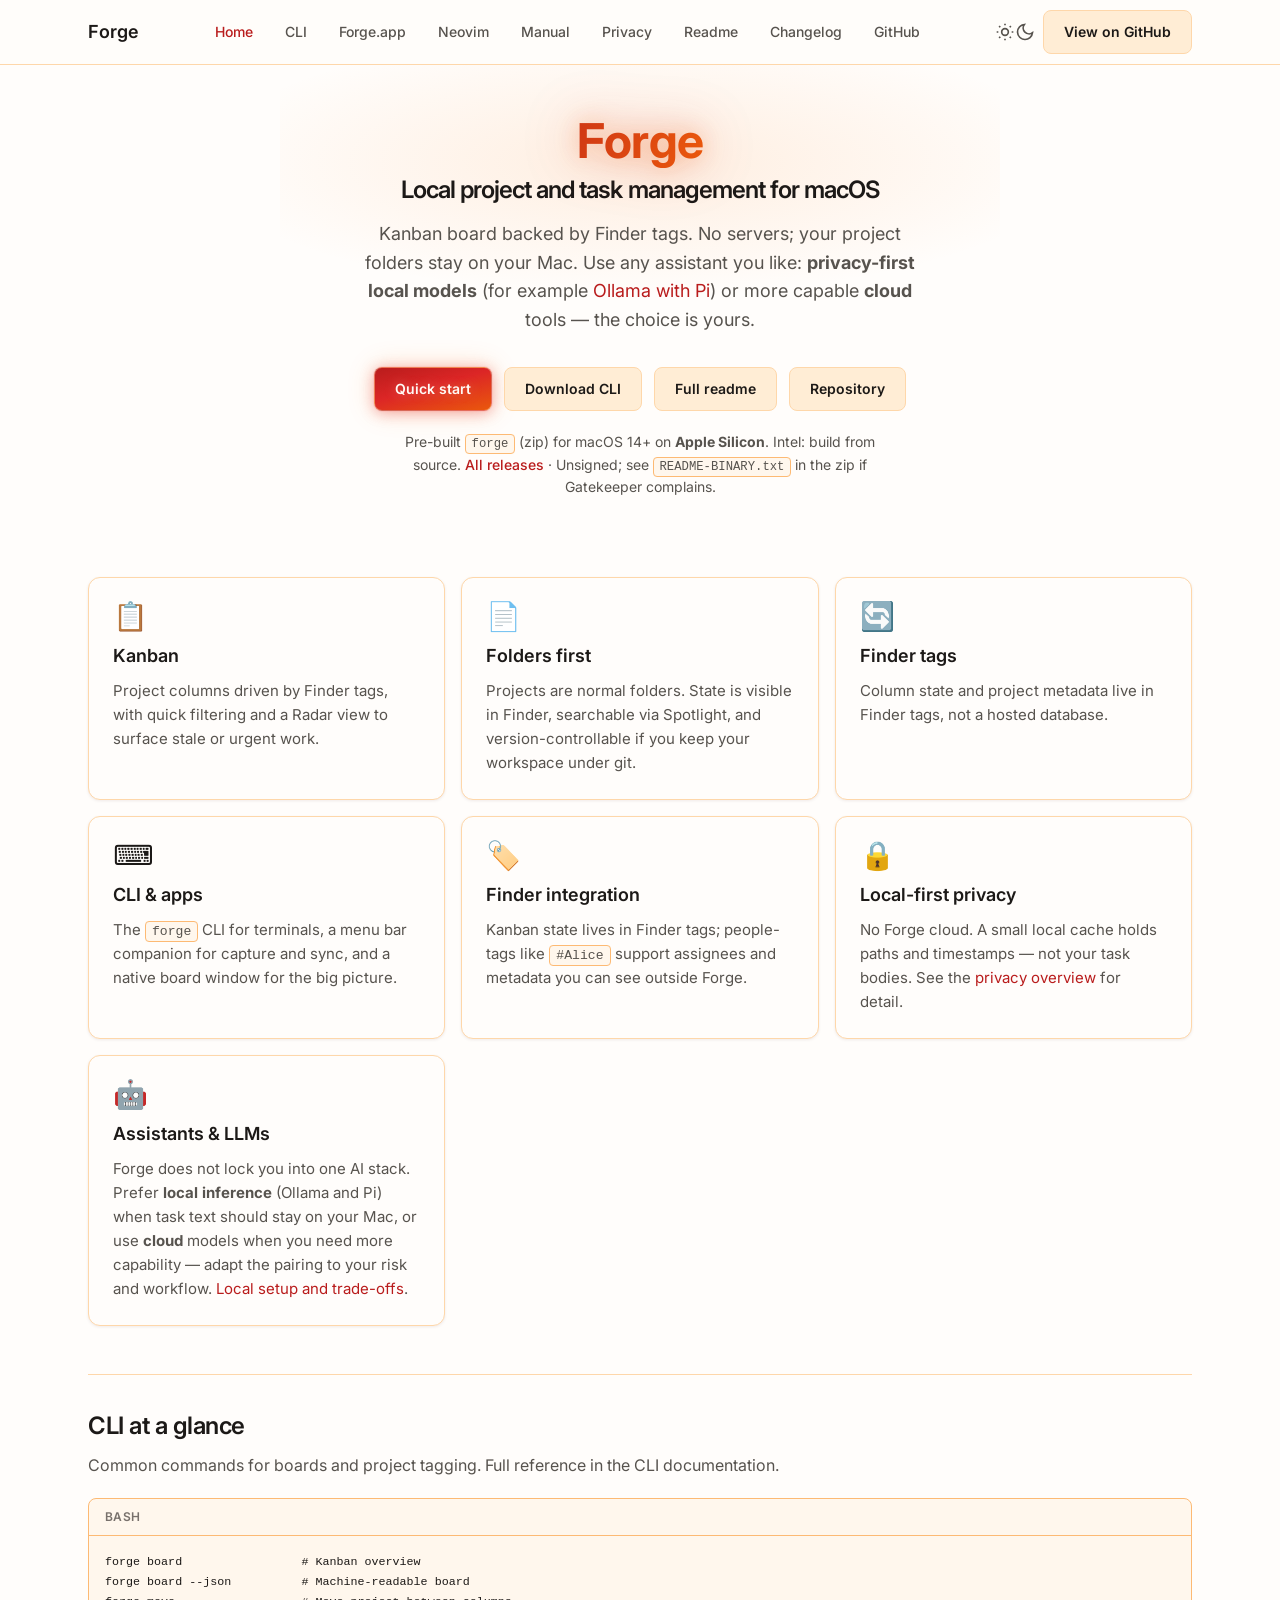
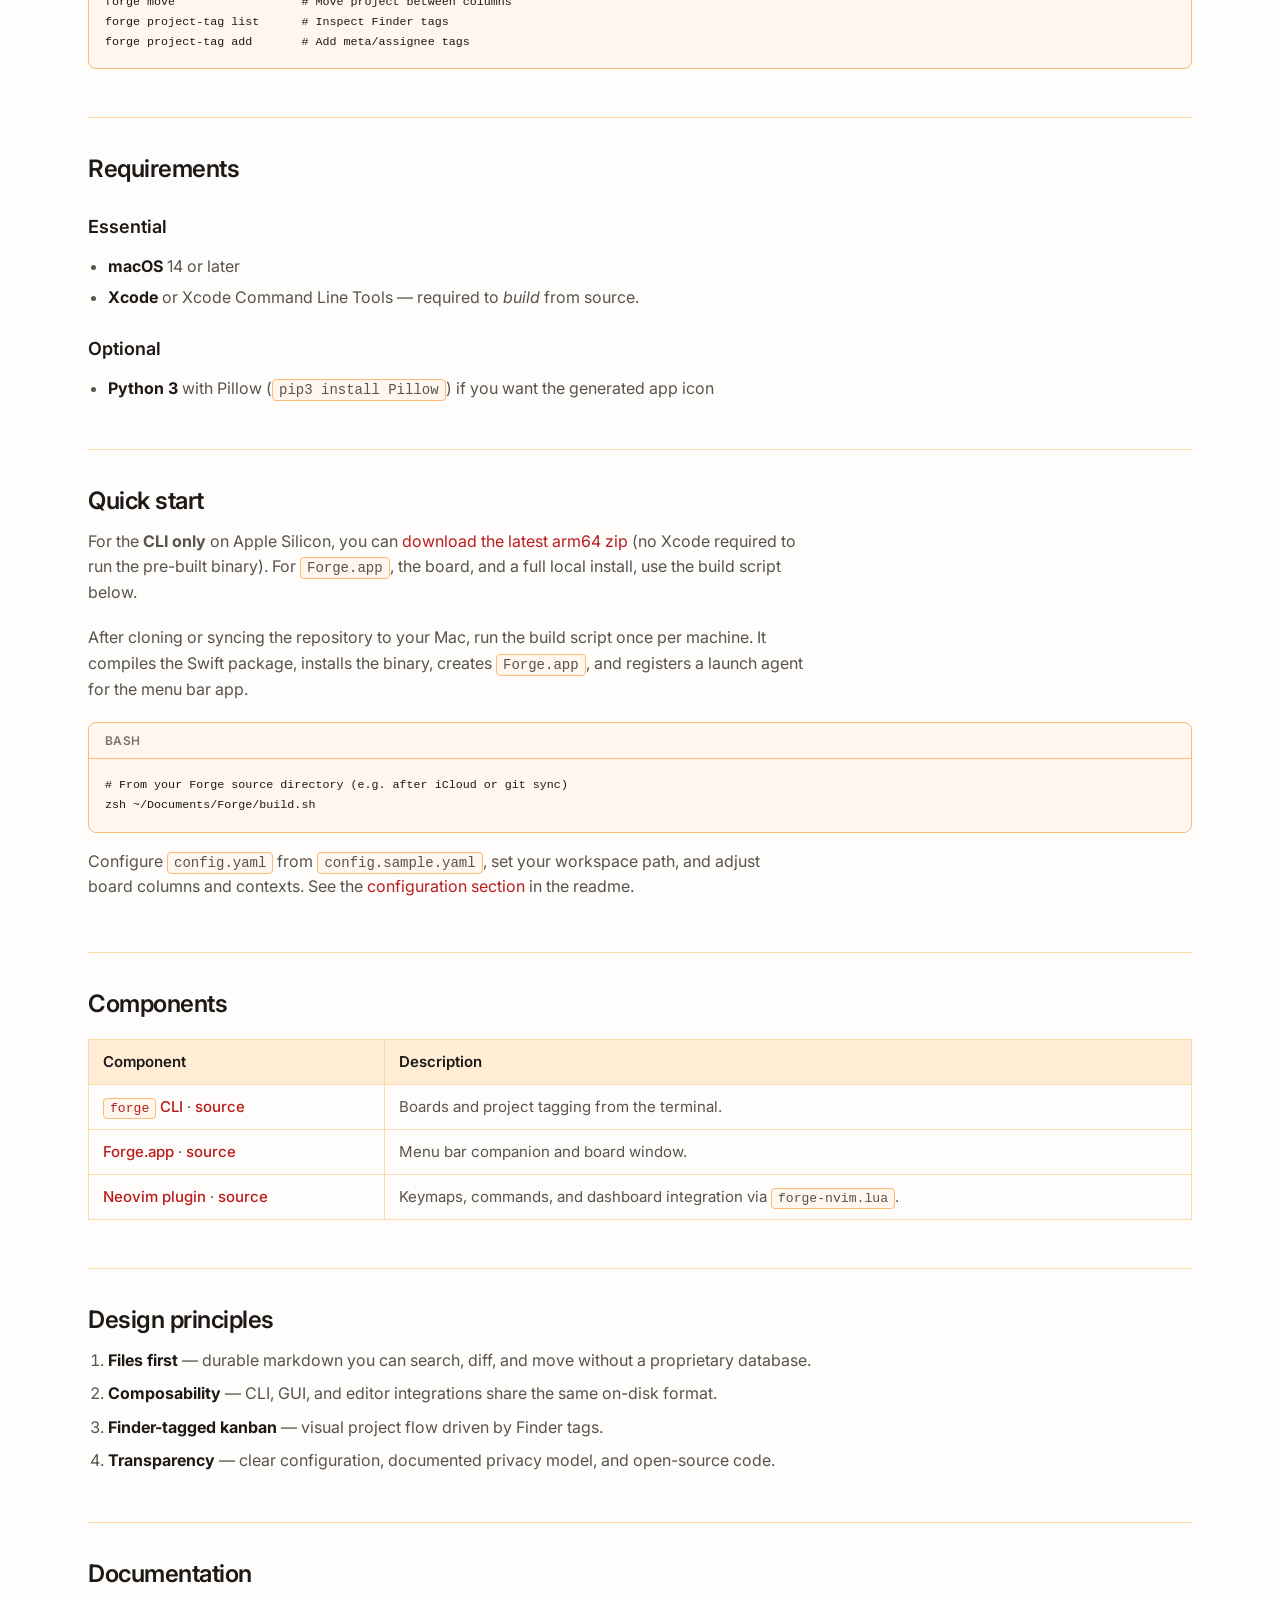
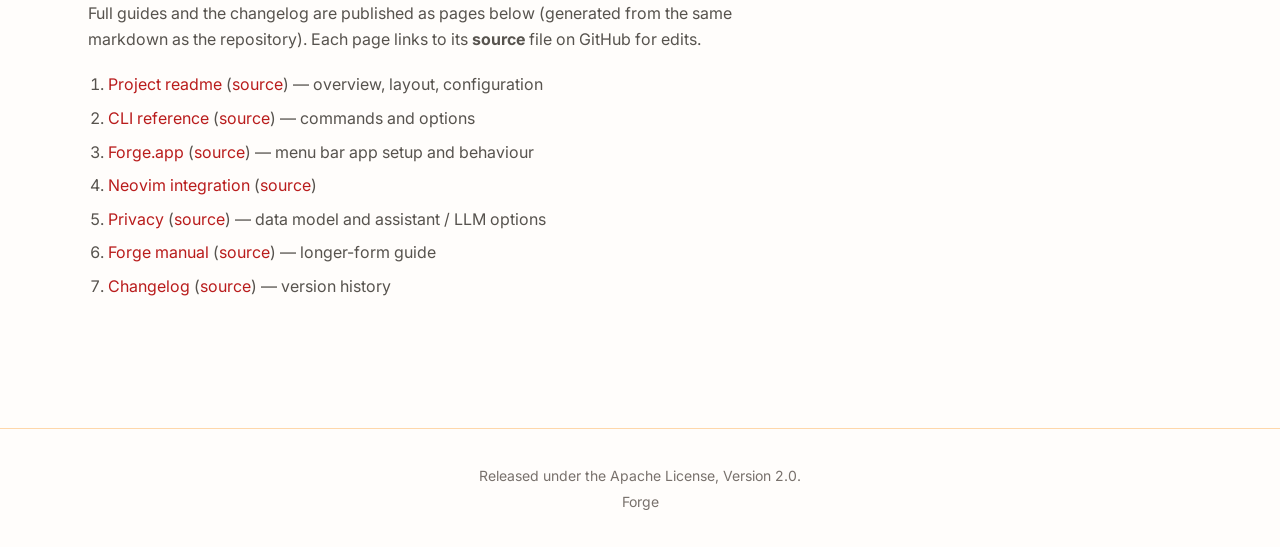
==== commit 5c0ff265: "docs: scope Forge to kanban projects Remove GTD task system and Reminders sync documentation; presen" ====
--- a/docs/index.html
+++ b/docs/index.html
@@ -4,9 +4,9 @@
     <meta charset="utf-8" />
     <meta name="viewport" content="width=device-width, initial-scale=1" />
     <title>Forge</title>
-    <meta
+      <meta
       name="description"
-      content="Local, markdown-based project and task management for macOS — kanban board, GTD workflows, Apple Reminders sync, and flexible assistant workflows (local or cloud LLMs)."
+      content="Local project management for macOS — kanban board backed by Finder tags, with flexible assistant workflows (local or cloud LLMs)."
     />
     <link rel="icon" type="image/svg+xml" href="favicon.svg" />
     <link rel="preconnect" href="https://fonts.googleapis.com" />
@@ -98,8 +98,7 @@
           >
         </h1>
         <p class="hero__tagline">
-          Kanban board, GTD-style workflows, and plain-text markdown — with optional
-          two-way sync to Apple Reminders. No servers; your files stay on your Mac.
+          Kanban board backed by Finder tags. No servers; your project folders stay on your Mac.
           Use any assistant you like: <strong>privacy-first local models</strong> (for example
           <a href="privacy.html#ai-assistants">Ollama with Pi</a>) or more capable
           <strong>cloud</strong> tools — the choice is yours.
@@ -138,26 +137,25 @@
         <div class="features__grid">
           <article class="feature-card">
             <div class="feature-card__icon" aria-hidden="true">📋</div>
-            <h3 class="feature-card__title">Kanban &amp; GTD</h3>
-            <p class="feature-card__text">
-              Project columns driven by Finder tags, plus inbox, next actions,
-              contexts, waiting-for, and weekly review — all in markdown.
+            <h3 class="feature-card__title">Kanban</h3>
+            <p class="feature-card__text">
+              Project columns driven by Finder tags, with quick filtering and a
+              Radar view to surface stale or urgent work.
             </p>
           </article>
           <article class="feature-card">
             <div class="feature-card__icon" aria-hidden="true">📄</div>
-            <h3 class="feature-card__title">Plain-text first</h3>
-            <p class="feature-card__text">
-              Tasks and areas live in normal <code class="inline-code">.md</code> files.
-              Edit in Neovim, VS Code, or any editor; use git like any other project.
+            <h3 class="feature-card__title">Folders first</h3>
+            <p class="feature-card__text">
+              Projects are normal folders. State is visible in Finder, searchable via Spotlight,
+              and version-controllable if you keep your workspace under git.
             </p>
           </article>
           <article class="feature-card">
             <div class="feature-card__icon" aria-hidden="true">🔄</div>
-            <h3 class="feature-card__title">Apple Reminders</h3>
-            <p class="feature-card__text">
-              Optional sync surfaces contexts as Reminders lists on iPhone and iPad,
-              while your canonical task text remains in markdown on the Mac.
+            <h3 class="feature-card__title">Finder tags</h3>
+            <p class="feature-card__text">
+              Column state and project metadata live in Finder tags, not a hosted database.
             </p>
           </article>
           <article class="feature-card">
@@ -201,17 +199,16 @@
       <section class="section" id="cli-examples" aria-labelledby="cli-examples-title">
         <h2 id="cli-examples-title" class="section__title">CLI at a glance</h2>
         <p class="section__lead">
-          Common commands for boards, tasks, and sync. Full reference in the CLI
+          Common commands for boards and project tagging. Full reference in the CLI
           documentation.
         </p>
         <div class="code-block">
           <span class="code-block__label">bash</span>
           <pre><code>forge board                 # Kanban overview
-forge next                  # Next actions
-forge inbox                 # GTD inbox
-forge sync                  # Two-way Reminders sync
-forge review                # Weekly review checklist
-forge due                   # Overdue and upcoming</code></pre>
+forge board --json          # Machine-readable board
+forge move                  # Move project between columns
+forge project-tag list      # Inspect Finder tags
+forge project-tag add       # Add meta/assignee tags</code></pre>
         </div>
       </section>
 
@@ -220,15 +217,7 @@
         <h3>Essential</h3>
         <ul>
           <li><strong>macOS</strong> 14 or later</li>
-          <li>
-            <strong>Xcode</strong> or Xcode Command Line Tools — required to <em>build</em> from
-            source; not required on <strong>Apple Silicon</strong> if you only use the
-            <a
-            href="https://github.com/SimonAB/forge/releases/latest/download/forge-macos-arm64.zip"
-            >pre-built CLI zip</a
-          >
-            (Intel Macs: build from source).
-          </li>
+          <li><strong>Xcode</strong> or Xcode Command Line Tools — required to <em>build</em> from source.</li>
         </ul>
         <h3>Optional</h3>
         <ul>
@@ -297,7 +286,7 @@
                   >source</a
                 >
               </td>
-              <td>Boards, tasks, inbox, sync, review, and lint from the terminal.</td>
+              <td>Boards and project tagging from the terminal.</td>
             </tr>
             <tr>
               <td>
@@ -310,7 +299,7 @@
                   >source</a
                 >
               </td>
-              <td>Menu bar companion — background sync, quick capture, overdue badges.</td>
+              <td>Menu bar companion and board window.</td>
             </tr>
             <tr>
               <td>
@@ -341,8 +330,7 @@
             on-disk format.
           </li>
           <li>
-            <strong>GTD + kanban</strong> — visual project flow alongside next actions,
-            contexts, and reviews.
+            <strong>Finder-tagged kanban</strong> — visual project flow driven by Finder tags.
           </li>
           <li>
             <strong>Transparency</strong> — clear configuration, documented privacy model,
@@ -366,7 +354,7 @@
               target="_blank"
               rel="noopener noreferrer"
               >source</a
-            >) — overview, layout, configuration, task format
+            >) — overview, layout, configuration
           </li>
           <li>
             <a href="cli.html">CLI reference</a>
@@ -402,7 +390,7 @@
               target="_blank"
               rel="noopener noreferrer"
               >source</a
-            >) — data model, sync, and assistant / LLM options
+            >) — data model and assistant / LLM options
           </li>
           <li>
             <a href="manual.html">Forge manual</a>
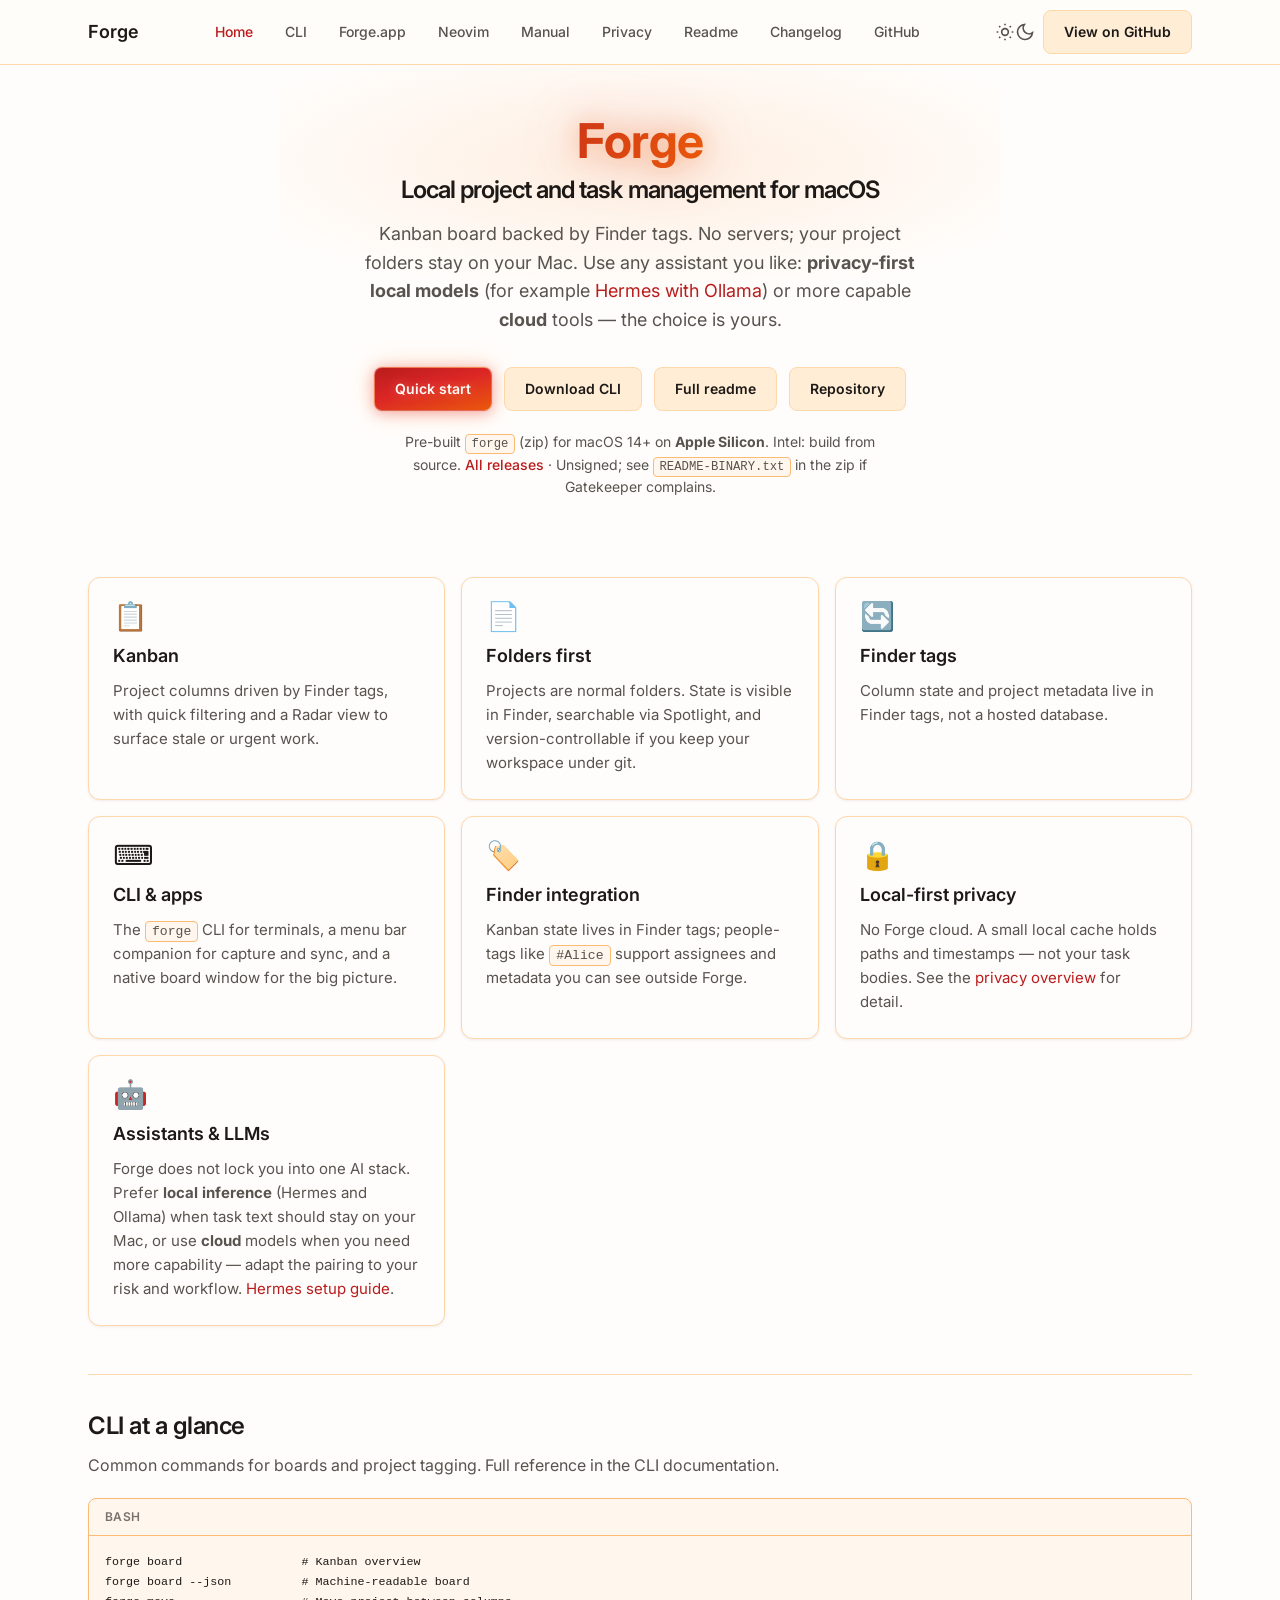
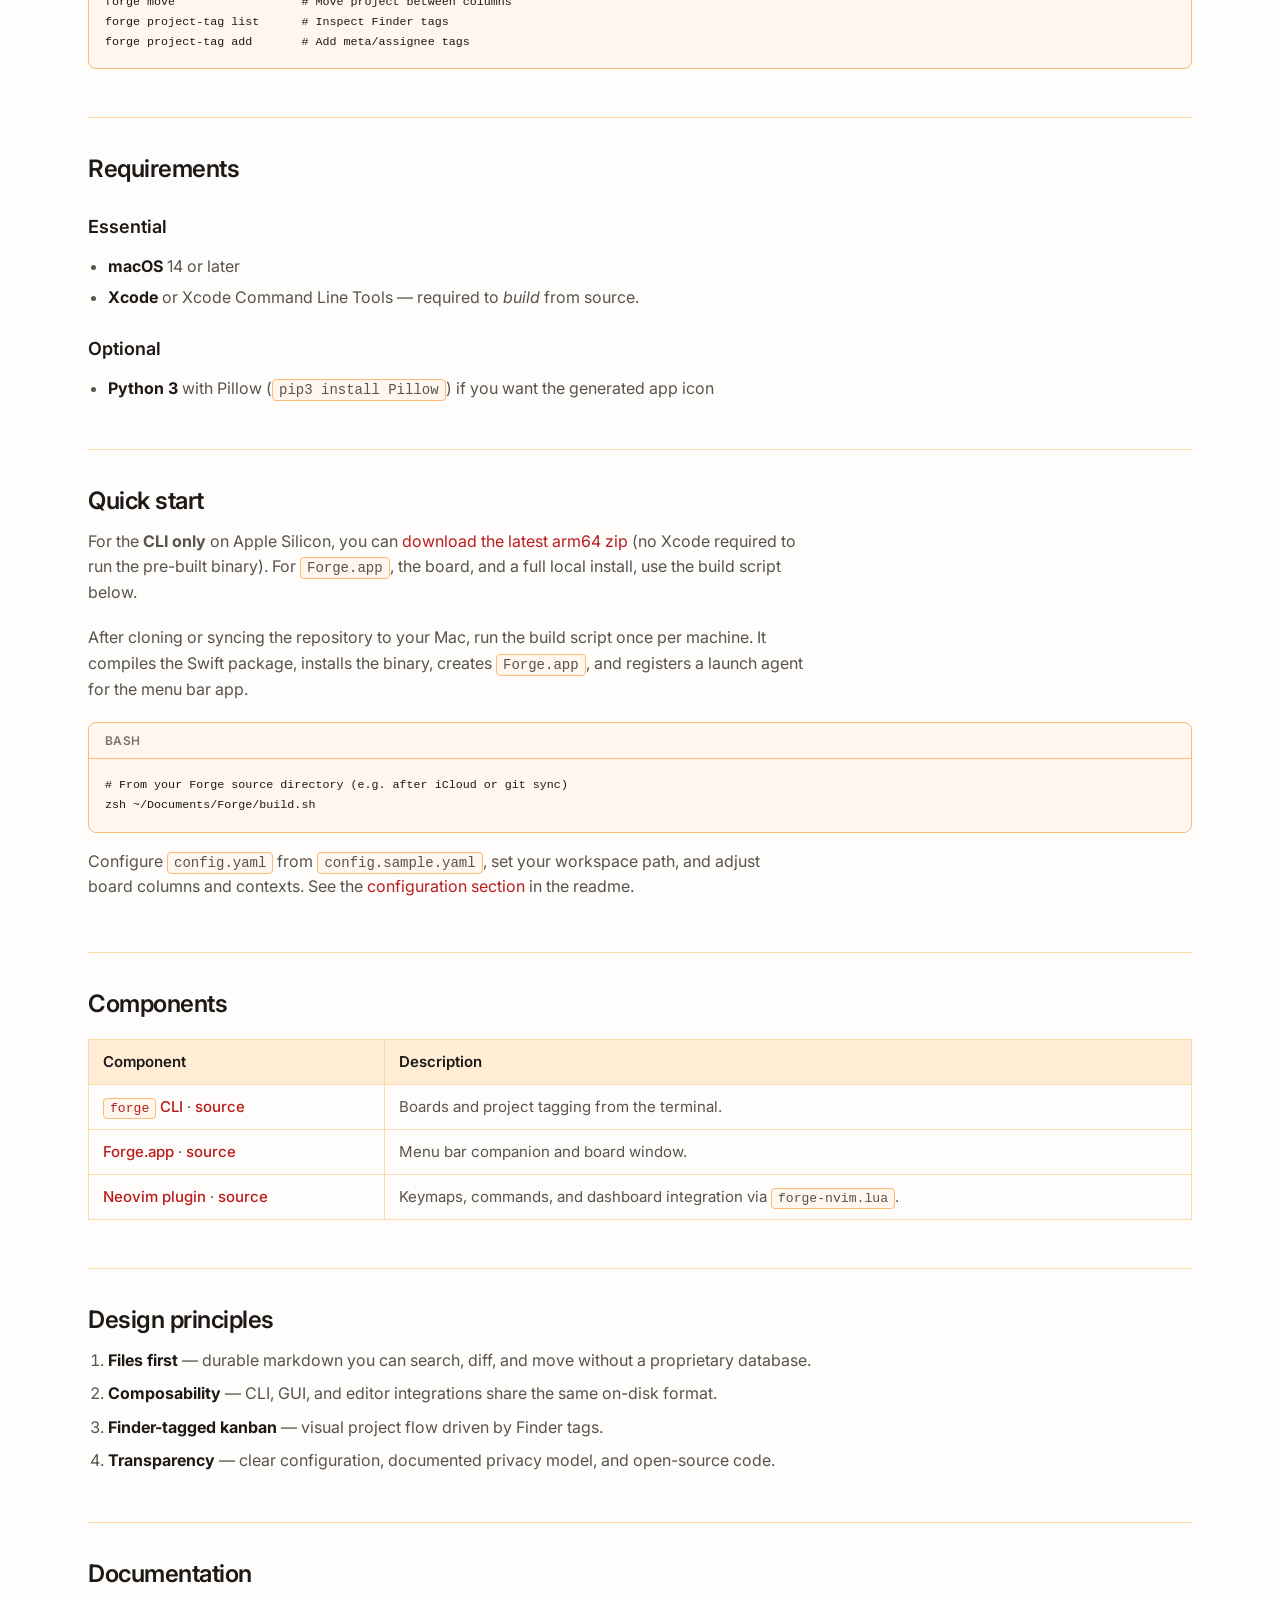
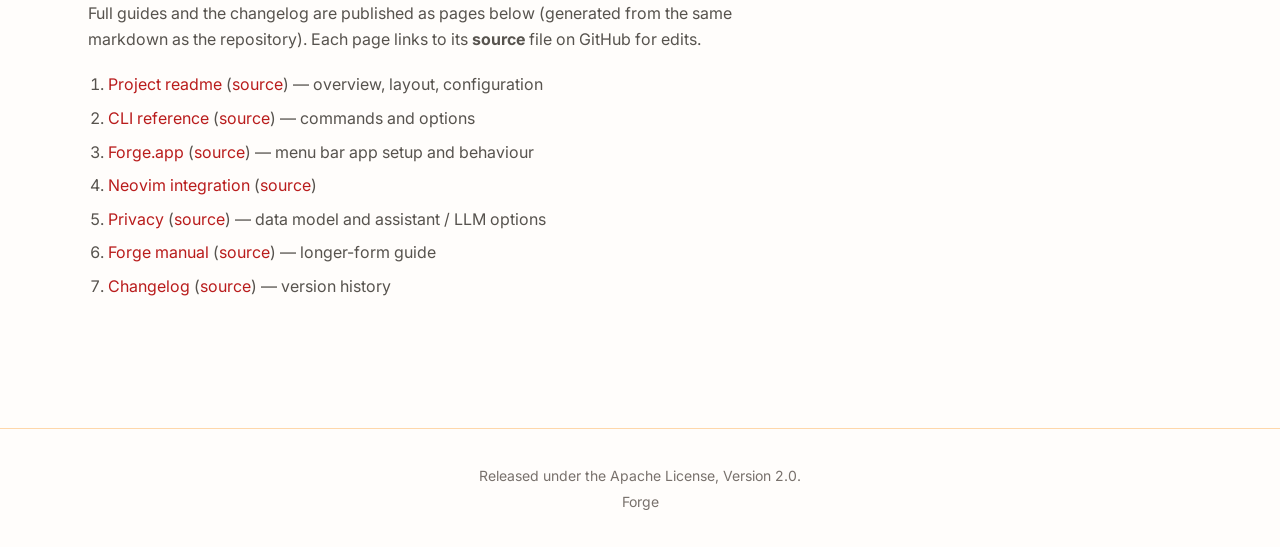
==== commit 405fa226: "feat(hermes): add local setup workflow and preferences integration Introduce Hermes + Ollama setup t" ====
--- a/docs/index.html
+++ b/docs/index.html
@@ -100,7 +100,7 @@
         <p class="hero__tagline">
           Kanban board backed by Finder tags. No servers; your project folders stay on your Mac.
           Use any assistant you like: <strong>privacy-first local models</strong> (for example
-          <a href="privacy.html#ai-assistants">Ollama with Pi</a>) or more capable
+          <a href="hermes.html">Hermes with Ollama</a>) or more capable
           <strong>cloud</strong> tools — the choice is yours.
         </p>
         <div class="hero__actions">
@@ -188,9 +188,9 @@
             <h3 class="feature-card__title">Assistants &amp; LLMs</h3>
             <p class="feature-card__text">
               Forge does not lock you into one AI stack. Prefer <strong>local inference</strong>
-              (Ollama and Pi) when task text should stay on your Mac, or use
+              (Hermes and Ollama) when task text should stay on your Mac, or use
               <strong>cloud</strong> models when you need more capability — adapt the pairing to
-              your risk and workflow. <a href="privacy.html#ai-assistants">Local setup and trade-offs</a>.
+              your risk and workflow. <a href="hermes.html">Hermes setup guide</a>.
             </p>
           </article>
         </div>
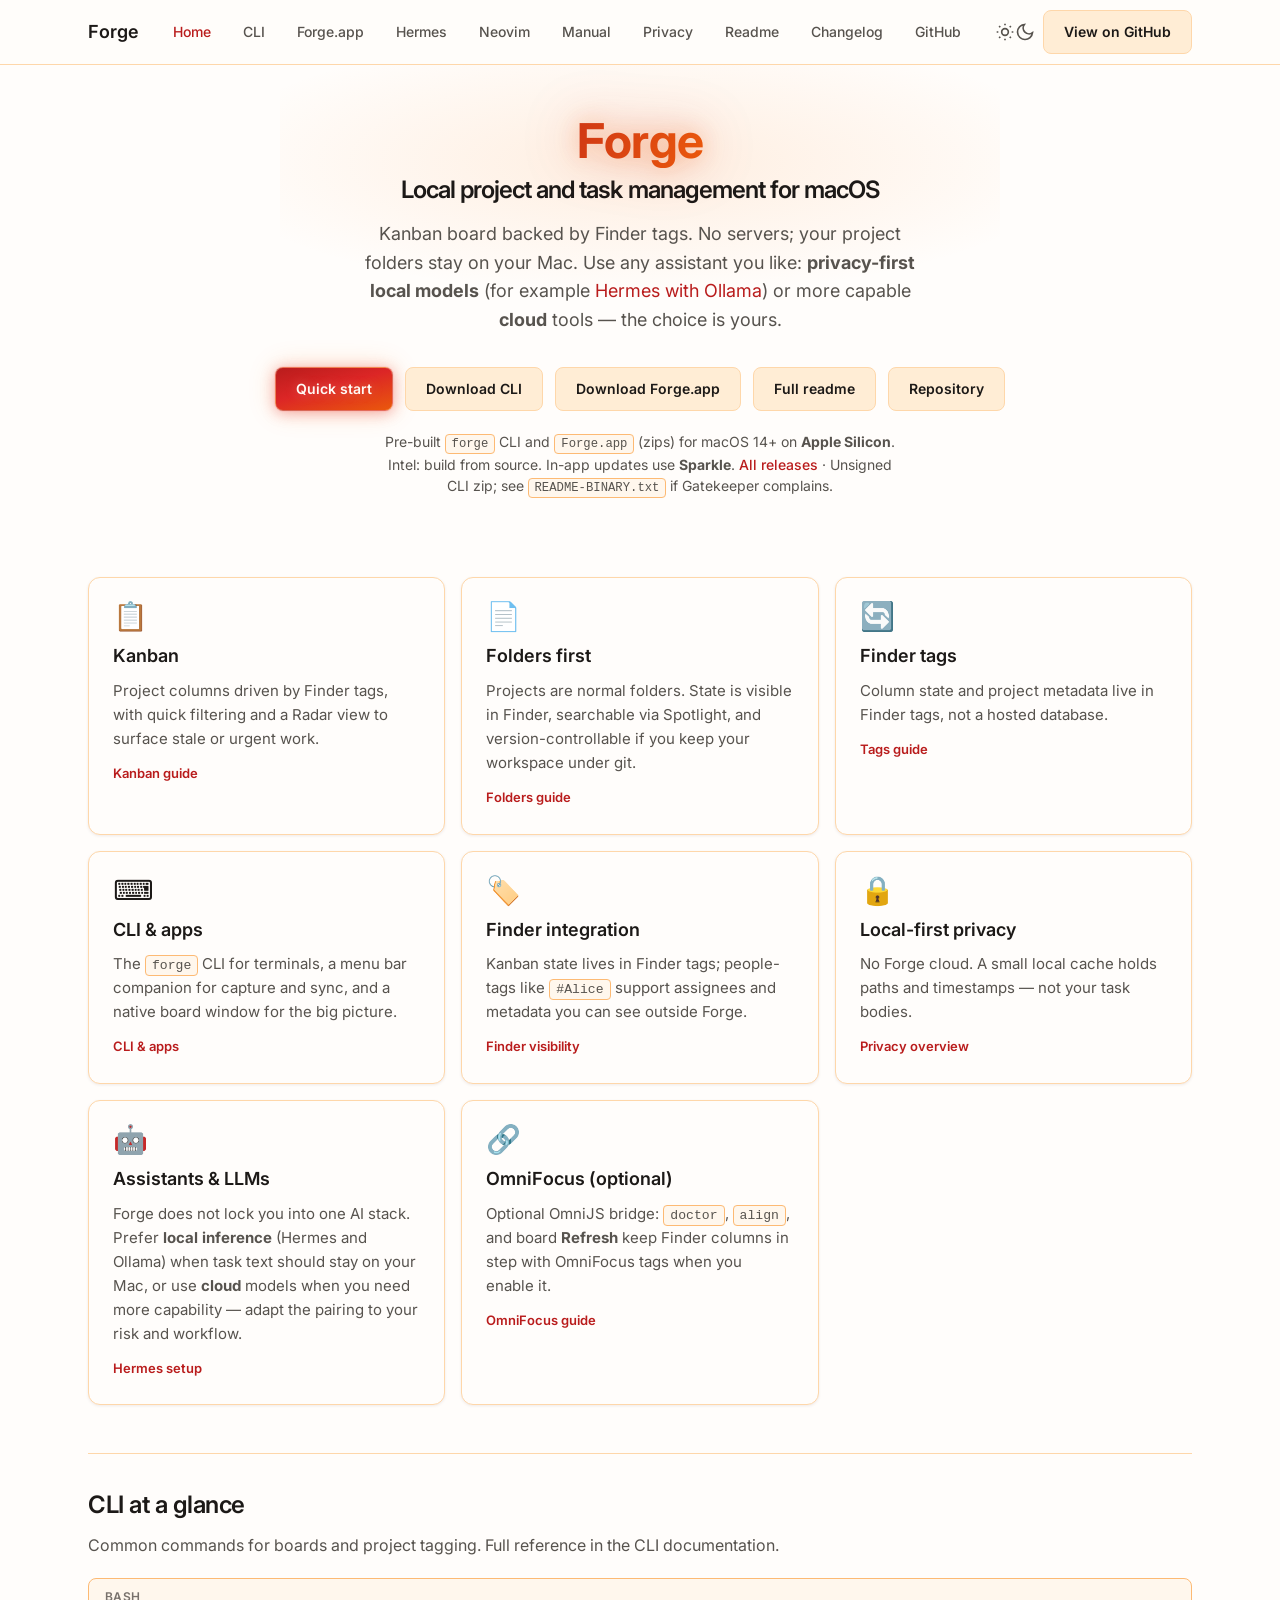
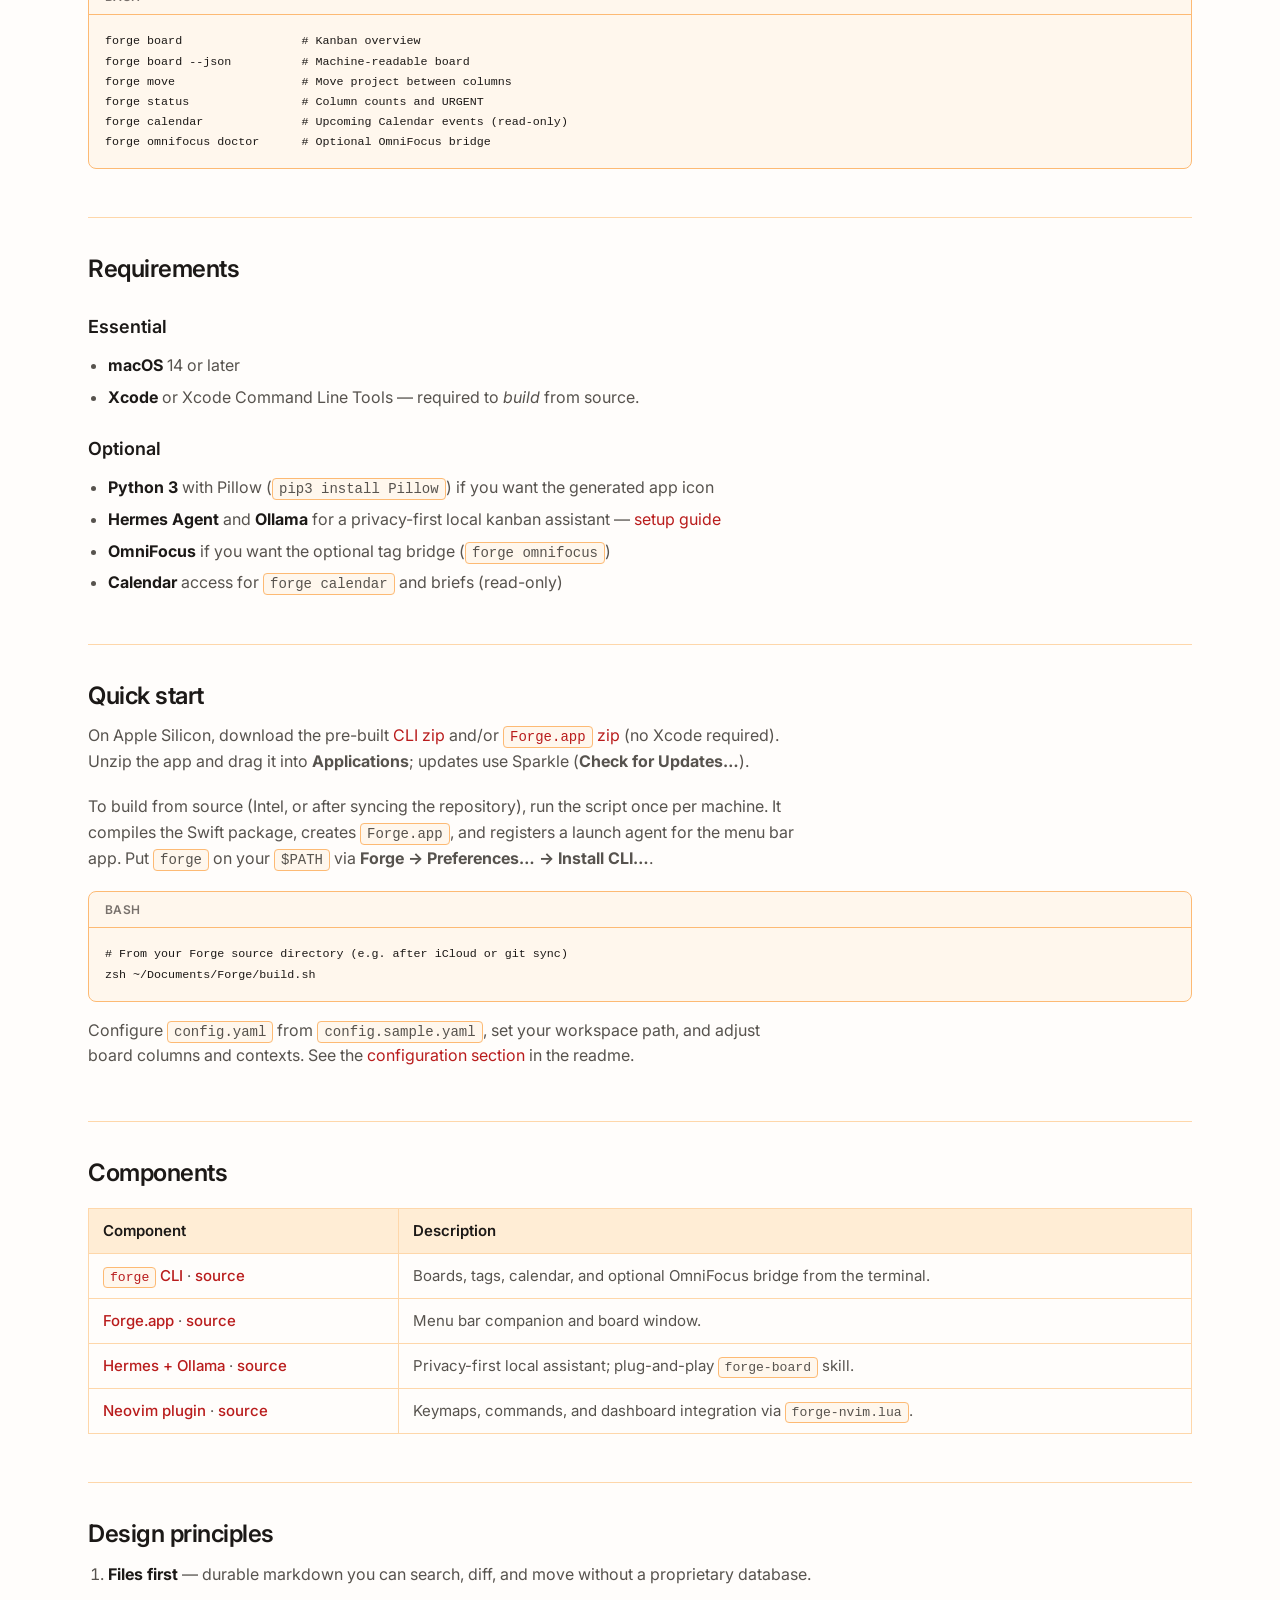
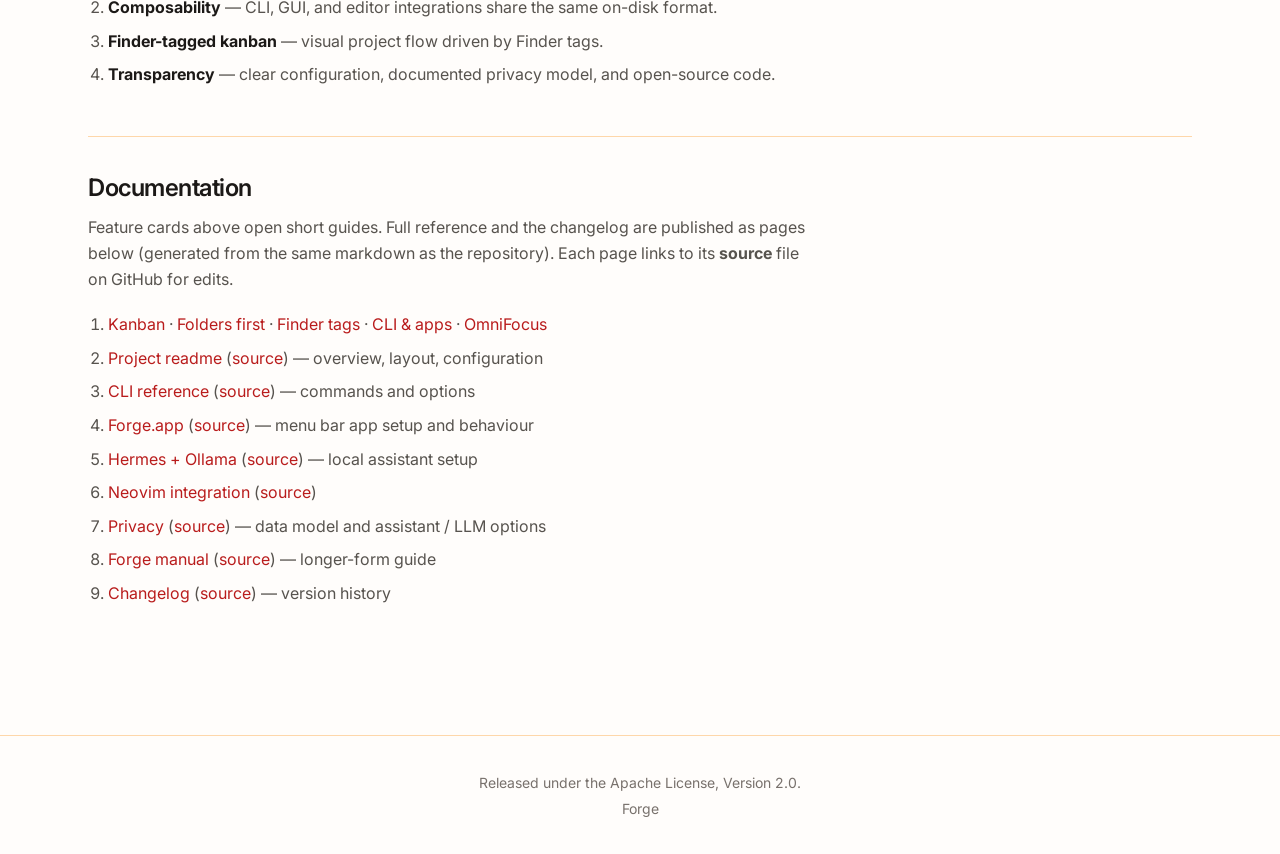
==== commit e7ab38da: "docs: link landing-page feature cards to short guides Publish Kanban, folders, Finder tags, CLI & ap" ====
--- a/docs/index.html
+++ b/docs/index.html
@@ -15,7 +15,7 @@
       href="https://fonts.googleapis.com/css2?family=Inter:wght@400;500;600;700&display=swap"
       rel="stylesheet"
     />
-    <link rel="stylesheet" href="assets/site.css?v=3" />
+    <link rel="stylesheet" href="assets/site.css?v=4" />
     <script>
       (function () {
         try {
@@ -45,6 +45,7 @@
           <a class="site-nav__link is-active" href="index.html">Home</a>
           <a class="site-nav__link" href="cli.html">CLI</a>
           <a class="site-nav__link" href="app.html">Forge.app</a>
+          <a class="site-nav__link" href="hermes.html">Hermes</a>
           <a class="site-nav__link" href="neovim.html">Neovim</a>
           <a class="site-nav__link" href="manual.html">Manual</a>
           <a class="site-nav__link" href="privacy.html">Privacy</a>
@@ -110,6 +111,11 @@
             href="https://github.com/SimonAB/forge/releases/latest/download/forge-macos-arm64.zip"
             >Download CLI</a
           >
+          <a
+            class="btn btn--alt"
+            href="https://github.com/SimonAB/forge/releases/latest/download/Forge-macos-arm64.app.zip"
+            >Download Forge.app</a
+          >
           <a class="btn btn--alt" href="readme.html">Full readme</a>
           <a
             class="btn btn--alt"
@@ -120,53 +126,58 @@
           >
         </div>
         <p class="hero__download-note">
-          Pre-built <code class="inline-code">forge</code> (zip) for macOS 14+ on <strong>Apple Silicon</strong>.
-          Intel: build from source.
+          Pre-built <code class="inline-code">forge</code> CLI and <code class="inline-code">Forge.app</code>
+          (zips) for macOS 14+ on <strong>Apple Silicon</strong>. Intel: build from source.
+          In-app updates use <strong>Sparkle</strong>.
           <a
             href="https://github.com/SimonAB/forge/releases"
             target="_blank"
             rel="noopener noreferrer"
             >All releases</a
           >
-          · Unsigned; see <code class="inline-code">README-BINARY.txt</code> in the zip if Gatekeeper complains.
+          · Unsigned CLI zip; see <code class="inline-code">README-BINARY.txt</code> if Gatekeeper complains.
         </p>
       </section>
 
       <section class="features" aria-labelledby="features-heading">
         <h2 id="features-heading" class="visually-hidden">Features</h2>
         <div class="features__grid">
-          <article class="feature-card">
+          <a class="feature-card" href="kanban.html">
             <div class="feature-card__icon" aria-hidden="true">📋</div>
             <h3 class="feature-card__title">Kanban</h3>
             <p class="feature-card__text">
               Project columns driven by Finder tags, with quick filtering and a
               Radar view to surface stale or urgent work.
             </p>
-          </article>
-          <article class="feature-card">
+            <span class="feature-card__more">Kanban guide</span>
+          </a>
+          <a class="feature-card" href="folders.html">
             <div class="feature-card__icon" aria-hidden="true">📄</div>
             <h3 class="feature-card__title">Folders first</h3>
             <p class="feature-card__text">
               Projects are normal folders. State is visible in Finder, searchable via Spotlight,
               and version-controllable if you keep your workspace under git.
             </p>
-          </article>
-          <article class="feature-card">
+            <span class="feature-card__more">Folders guide</span>
+          </a>
+          <a class="feature-card" href="finder-tags.html">
             <div class="feature-card__icon" aria-hidden="true">🔄</div>
             <h3 class="feature-card__title">Finder tags</h3>
             <p class="feature-card__text">
               Column state and project metadata live in Finder tags, not a hosted database.
             </p>
-          </article>
-          <article class="feature-card">
+            <span class="feature-card__more">Tags guide</span>
+          </a>
+          <a class="feature-card" href="cli-and-apps.html">
             <div class="feature-card__icon" aria-hidden="true">⌨️</div>
             <h3 class="feature-card__title">CLI &amp; apps</h3>
             <p class="feature-card__text">
               The <code class="inline-code">forge</code> CLI for terminals, a menu bar
               companion for capture and sync, and a native board window for the big picture.
             </p>
-          </article>
-          <article class="feature-card">
+            <span class="feature-card__more">CLI &amp; apps</span>
+          </a>
+          <a class="feature-card" href="finder-tags.html#visible-outside-forge">
             <div class="feature-card__icon" aria-hidden="true">🏷️</div>
             <h3 class="feature-card__title">Finder integration</h3>
             <p class="feature-card__text">
@@ -174,25 +185,38 @@
               <code class="inline-code">#Alice</code> support assignees and metadata you
               can see outside Forge.
             </p>
-          </article>
-          <article class="feature-card">
+            <span class="feature-card__more">Finder visibility</span>
+          </a>
+          <a class="feature-card" href="privacy.html">
             <div class="feature-card__icon" aria-hidden="true">🔒</div>
             <h3 class="feature-card__title">Local-first privacy</h3>
             <p class="feature-card__text">
               No Forge cloud. A small local cache holds paths and timestamps — not your
-              task bodies. See the <a href="privacy.html">privacy overview</a> for detail.
-            </p>
-          </article>
-          <article class="feature-card">
+              task bodies.
+            </p>
+            <span class="feature-card__more">Privacy overview</span>
+          </a>
+          <a class="feature-card" href="hermes.html">
             <div class="feature-card__icon" aria-hidden="true">🤖</div>
             <h3 class="feature-card__title">Assistants &amp; LLMs</h3>
             <p class="feature-card__text">
               Forge does not lock you into one AI stack. Prefer <strong>local inference</strong>
               (Hermes and Ollama) when task text should stay on your Mac, or use
               <strong>cloud</strong> models when you need more capability — adapt the pairing to
-              your risk and workflow. <a href="hermes.html">Hermes setup guide</a>.
-            </p>
-          </article>
+              your risk and workflow.
+            </p>
+            <span class="feature-card__more">Hermes setup</span>
+          </a>
+          <a class="feature-card" href="omnifocus.html">
+            <div class="feature-card__icon" aria-hidden="true">🔗</div>
+            <h3 class="feature-card__title">OmniFocus (optional)</h3>
+            <p class="feature-card__text">
+              Optional OmniJS bridge: <code class="inline-code">doctor</code>,
+              <code class="inline-code">align</code>, and board <strong>Refresh</strong> keep
+              Finder columns in step with OmniFocus tags when you enable it.
+            </p>
+            <span class="feature-card__more">OmniFocus guide</span>
+          </a>
         </div>
       </section>
 
@@ -207,8 +231,9 @@
           <pre><code>forge board                 # Kanban overview
 forge board --json          # Machine-readable board
 forge move                  # Move project between columns
-forge project-tag list      # Inspect Finder tags
-forge project-tag add       # Add meta/assignee tags</code></pre>
+forge status                # Column counts and URGENT
+forge calendar              # Upcoming Calendar events (read-only)
+forge omnifocus doctor      # Optional OmniFocus bridge</code></pre>
         </div>
       </section>
 
@@ -225,26 +250,45 @@
             <strong>Python 3</strong> with Pillow (<code class="inline-code">pip3 install Pillow</code>)
             if you want the generated app icon
           </li>
+          <li>
+            <strong>Hermes Agent</strong> and <strong>Ollama</strong> for a privacy-first local
+            kanban assistant — <a href="hermes.html">setup guide</a>
+          </li>
+          <li>
+            <strong>OmniFocus</strong> if you want the optional tag bridge
+            (<code class="inline-code">forge omnifocus</code>)
+          </li>
+          <li>
+            <strong>Calendar</strong> access for <code class="inline-code">forge calendar</code>
+            and briefs (read-only)
+          </li>
         </ul>
       </section>
 
       <section class="section" id="quick-start" aria-labelledby="quick-start-title">
         <h2 id="quick-start-title" class="section__title">Quick start</h2>
         <p class="section__lead">
-          For the <strong>CLI only</strong> on Apple Silicon, you can
+          On Apple Silicon, download the pre-built
           <a
             href="https://github.com/SimonAB/forge/releases/latest/download/forge-macos-arm64.zip"
-            >download the latest arm64 zip</a
-          >
-          (no Xcode required to run the pre-built binary). For
-          <code class="inline-code">Forge.app</code>, the board, and a full local install, use
-          the build script below.
+            >CLI zip</a
+          >
+          and/or
+          <a
+            href="https://github.com/SimonAB/forge/releases/latest/download/Forge-macos-arm64.app.zip"
+            ><code class="inline-code">Forge.app</code> zip</a
+          >
+          (no Xcode required). Unzip the app and drag it into
+          <strong>Applications</strong>; updates use Sparkle
+          (<strong>Check for Updates…</strong>).
         </p>
         <p class="section__lead">
-          After cloning or syncing the repository to your Mac, run the build script once
-          per machine. It compiles the Swift package, installs the binary, creates
+          To build from source (Intel, or after syncing the repository), run the script
+          once per machine. It compiles the Swift package, creates
           <code class="inline-code">Forge.app</code>, and registers a launch agent for the
-          menu bar app.
+          menu bar app. Put <code class="inline-code">forge</code> on your
+          <code class="inline-code">$PATH</code> via
+          <strong>Forge → Preferences… → Install CLI…</strong>.
         </p>
         <div class="code-block">
           <span class="code-block__label">bash</span>
@@ -286,7 +330,7 @@
                   >source</a
                 >
               </td>
-              <td>Boards and project tagging from the terminal.</td>
+              <td>Boards, tags, calendar, and optional OmniFocus bridge from the terminal.</td>
             </tr>
             <tr>
               <td>
@@ -303,6 +347,19 @@
             </tr>
             <tr>
               <td>
+                <a href="hermes.html">Hermes + Ollama</a>
+                ·
+                <a
+                  href="https://github.com/SimonAB/forge/blob/main/docs/hermes.md"
+                  target="_blank"
+                  rel="noopener noreferrer"
+                  >source</a
+                >
+              </td>
+              <td>Privacy-first local assistant; plug-and-play <code class="inline-code">forge-board</code> skill.</td>
+            </tr>
+            <tr>
+              <td>
                 <a href="neovim.html">Neovim plugin</a>
                 ·
                 <a
@@ -342,12 +399,19 @@
       <section class="section" id="documentation" aria-labelledby="documentation-title">
         <h2 id="documentation-title" class="section__title">Documentation</h2>
         <p class="section__lead">
-          Full guides and the changelog are published as pages below (generated from the same
-          markdown as the repository). Each page links to its <strong>source</strong> file on
-          GitHub for edits.
+          Feature cards above open short guides. Full reference and the changelog are
+          published as pages below (generated from the same markdown as the repository).
+          Each page links to its <strong>source</strong> file on GitHub for edits.
         </p>
         <ol class="doc-list">
           <li>
+            <a href="kanban.html">Kanban</a>
+            · <a href="folders.html">Folders first</a>
+            · <a href="finder-tags.html">Finder tags</a>
+            · <a href="cli-and-apps.html">CLI &amp; apps</a>
+            · <a href="omnifocus.html">OmniFocus</a>
+          </li>
+          <li>
             <a href="readme.html">Project readme</a>
             (<a
               href="https://github.com/SimonAB/forge/blob/main/README.md"
@@ -373,6 +437,15 @@
               rel="noopener noreferrer"
               >source</a
             >) — menu bar app setup and behaviour
+          </li>
+          <li>
+            <a href="hermes.html">Hermes + Ollama</a>
+            (<a
+              href="https://github.com/SimonAB/forge/blob/main/docs/hermes.md"
+              target="_blank"
+              rel="noopener noreferrer"
+              >source</a
+            >) — local assistant setup
           </li>
           <li>
             <a href="neovim.html">Neovim integration</a>
@@ -419,6 +492,6 @@
       <p>Forge</p>
     </footer>
 
-    <script src="assets/theme.js?v=3"></script>
+    <script src="assets/theme.js?v=4"></script>
   </body>
 </html>
--- a/docs/assets/site.css
+++ b/docs/assets/site.css
@@ -518,6 +518,17 @@
     box-shadow 0.18s ease;
 }
 
+a.feature-card {
+  display: block;
+  text-decoration: none;
+  color: inherit;
+}
+
+a.feature-card:focus-visible {
+  outline: 2px solid var(--vp-c-brand-1);
+  outline-offset: 2px;
+}
+
 .feature-card:hover {
   border-color: rgba(234, 88, 12, 0.65);
   background: var(--vp-card-hover);
@@ -562,6 +573,14 @@
   margin: 0;
   font-size: 0.9375rem;
   color: var(--vp-c-text-2);
+}
+
+.feature-card__more {
+  display: inline-block;
+  margin-top: 12px;
+  font-size: 0.8125rem;
+  font-weight: 600;
+  color: var(--vp-c-brand-1);
 }
 
 /* ——— Content sections ——— */
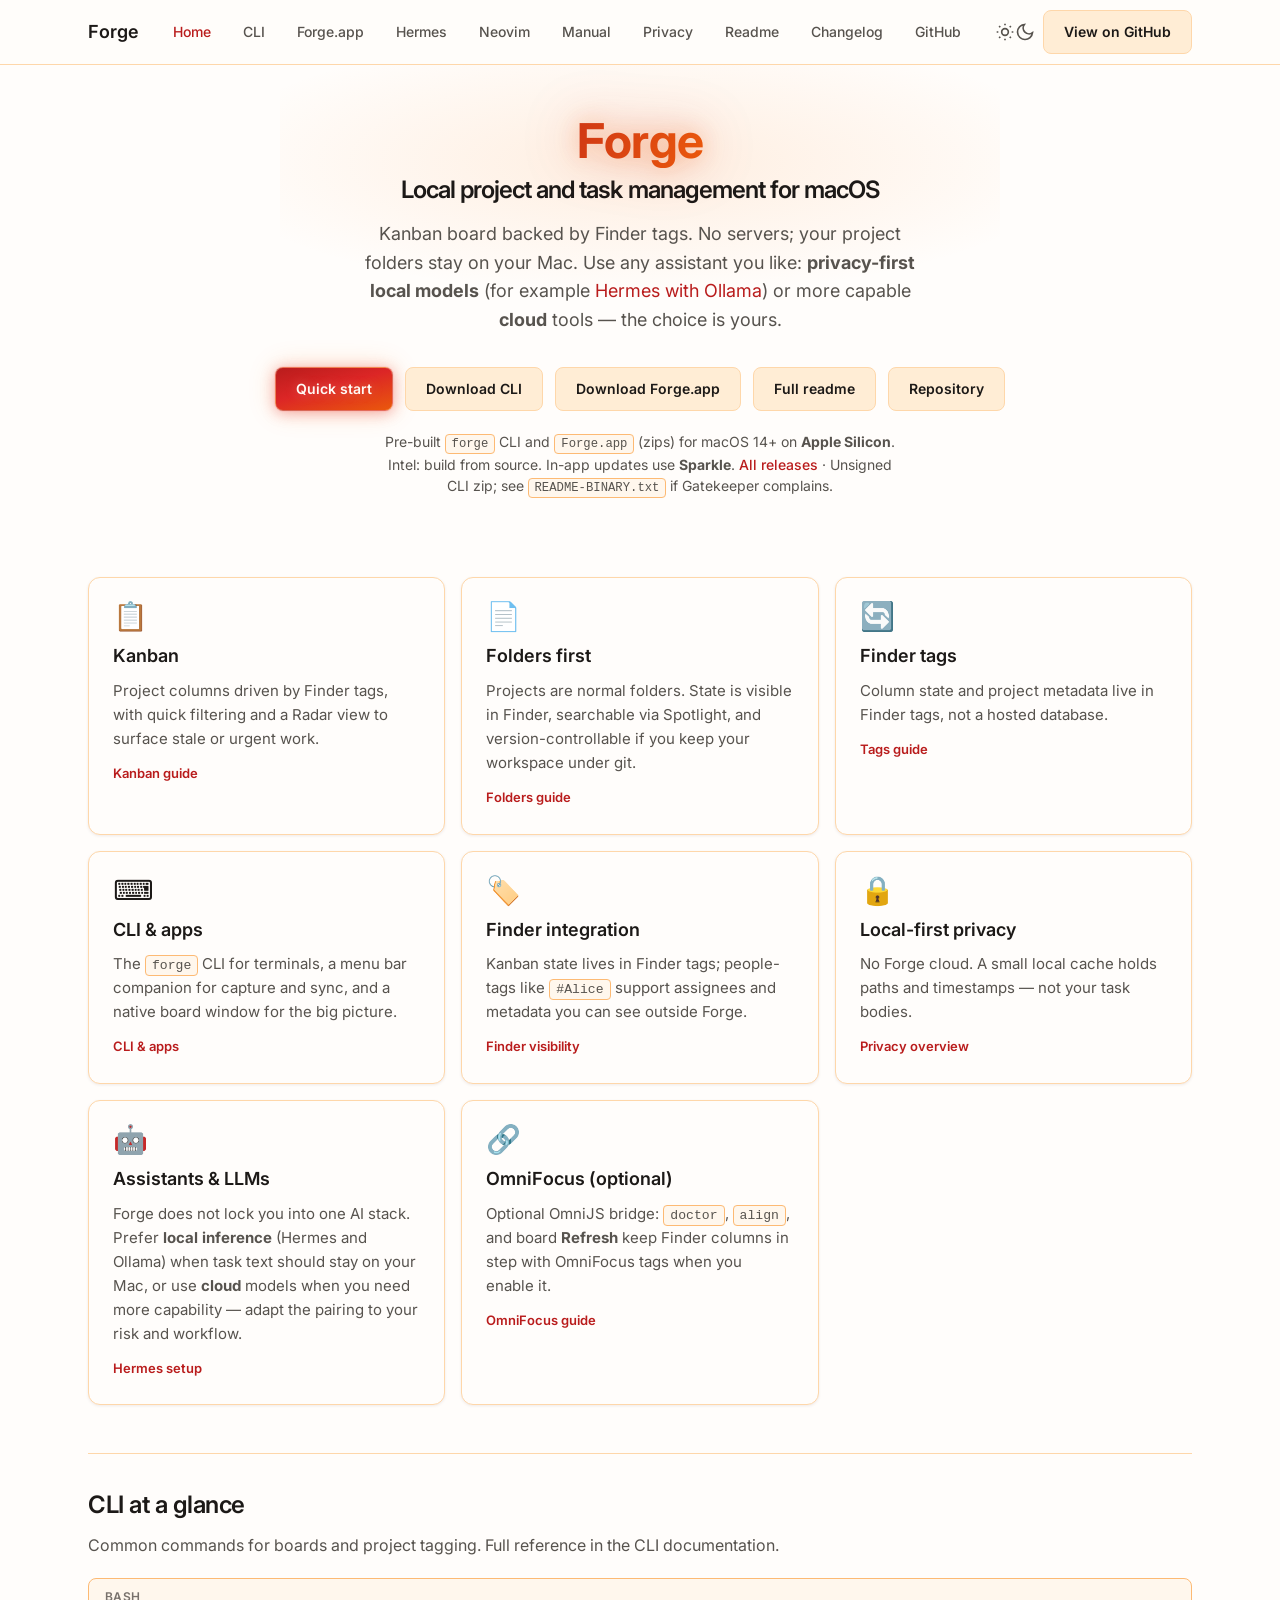
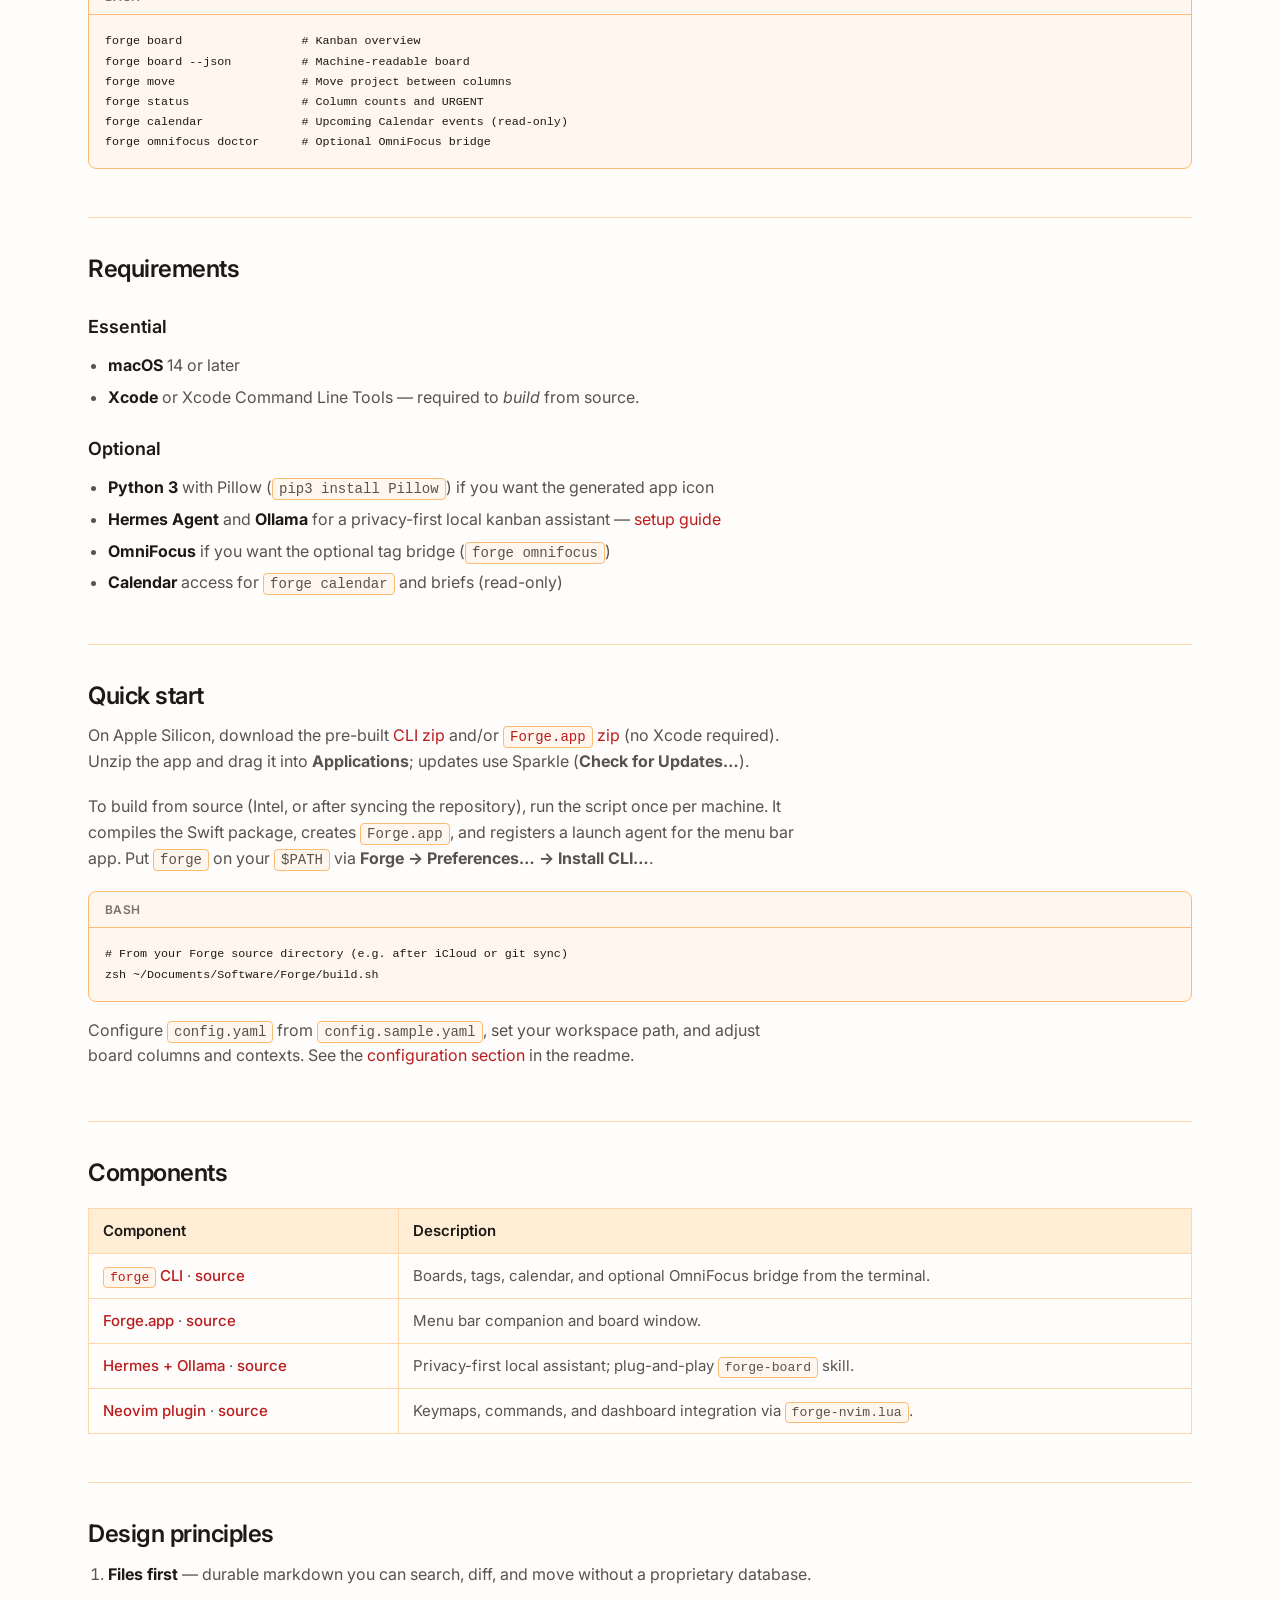
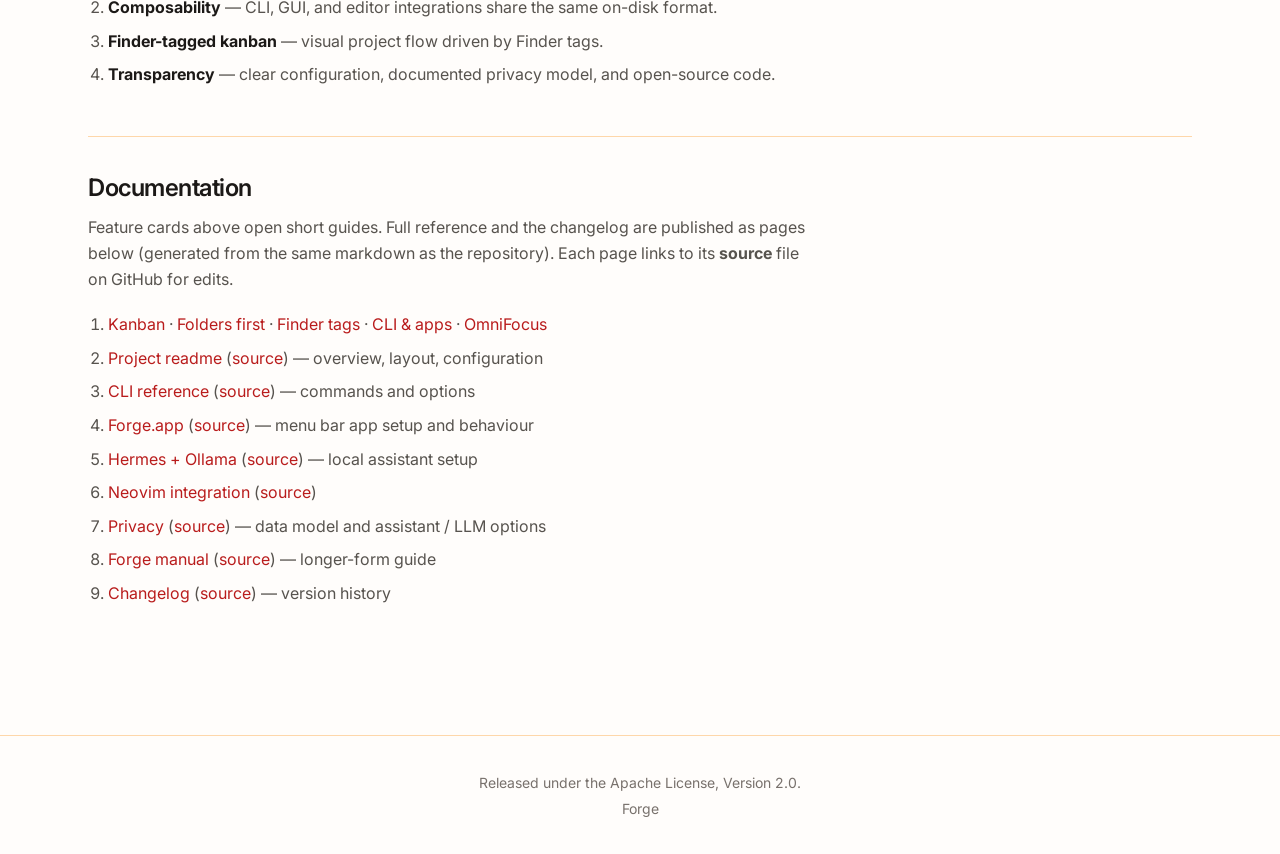
==== commit 3c93fdee: "Prepare 0.9.2 public release with Software/Forge as default home. Point CLI, Forge.app, helpers, and" ====
--- a/docs/index.html
+++ b/docs/index.html
@@ -293,7 +293,7 @@
         <div class="code-block">
           <span class="code-block__label">bash</span>
           <pre><code># From your Forge source directory (e.g. after iCloud or git sync)
-zsh ~/Documents/Forge/build.sh</code></pre>
+zsh ~/Documents/Software/Forge/build.sh</code></pre>
         </div>
         <p class="section__lead" style="margin-top: 1rem">
           Configure <code class="inline-code">config.yaml</code> from
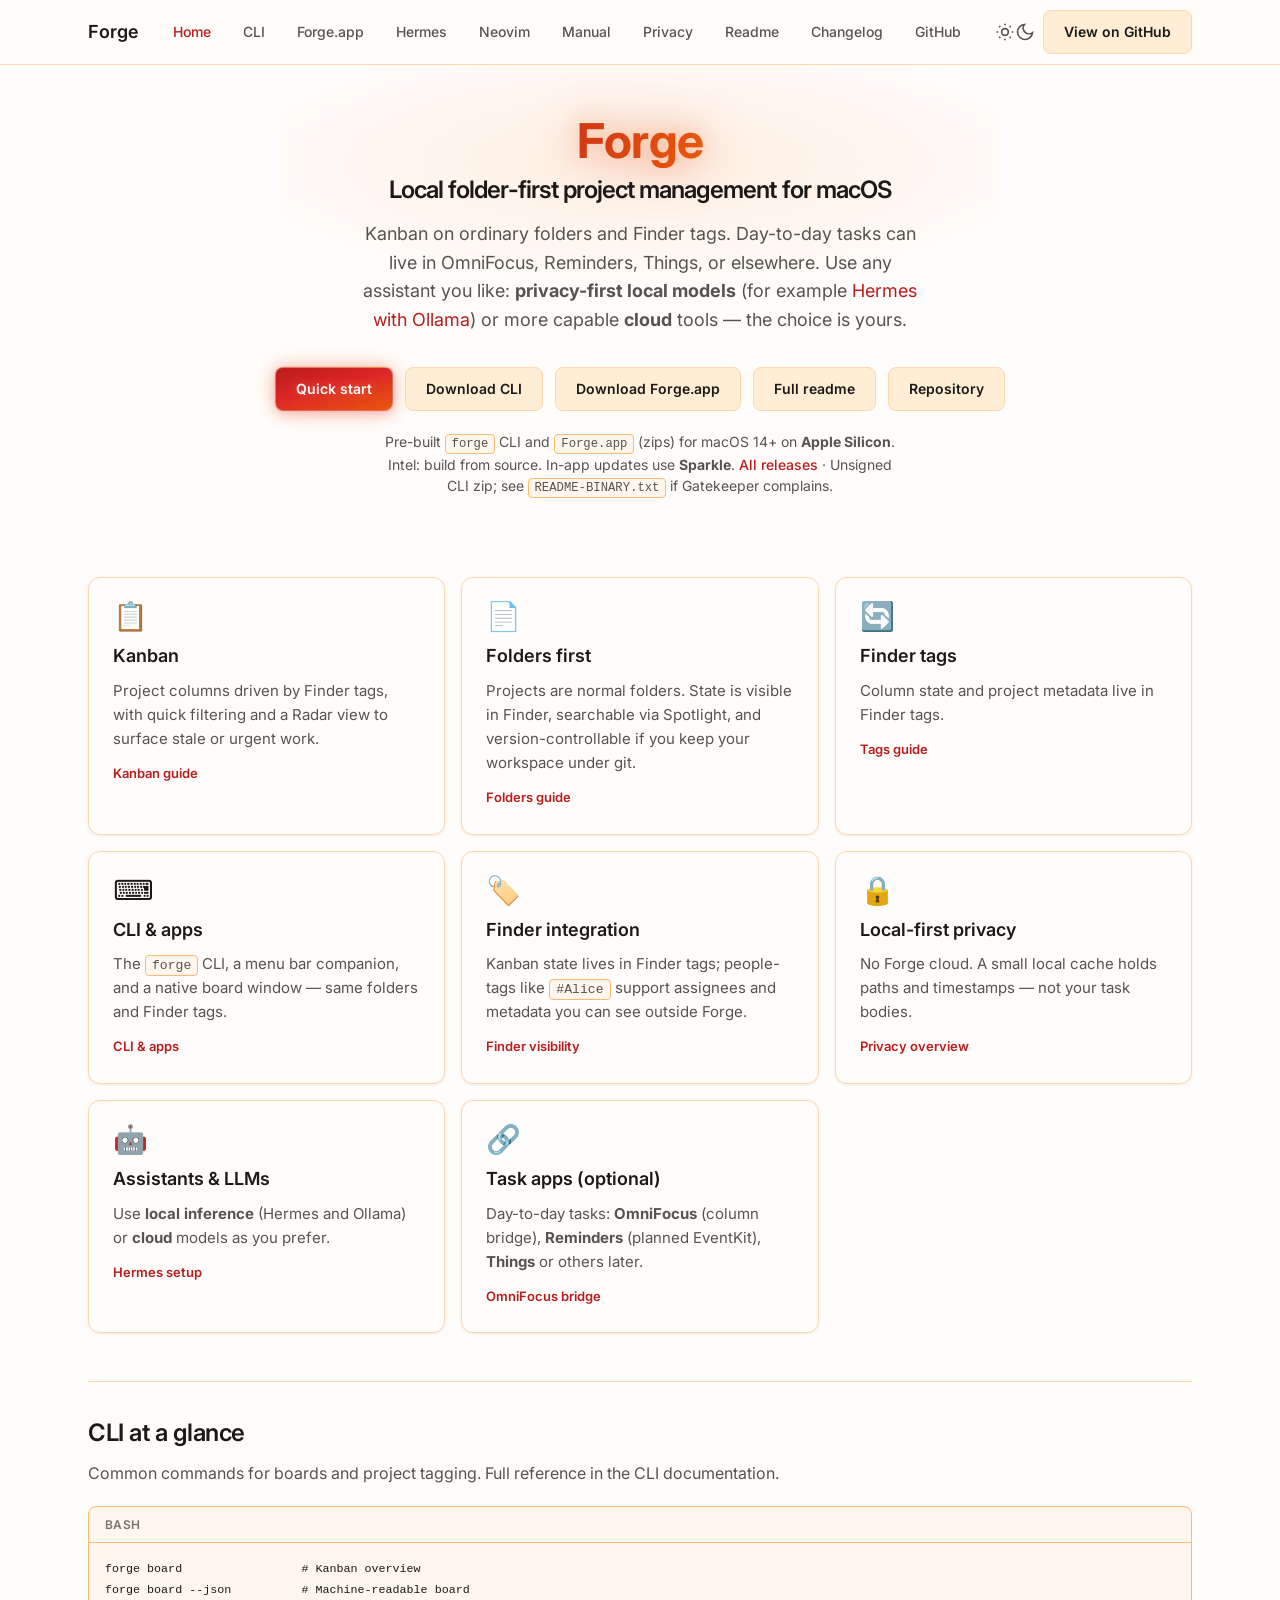
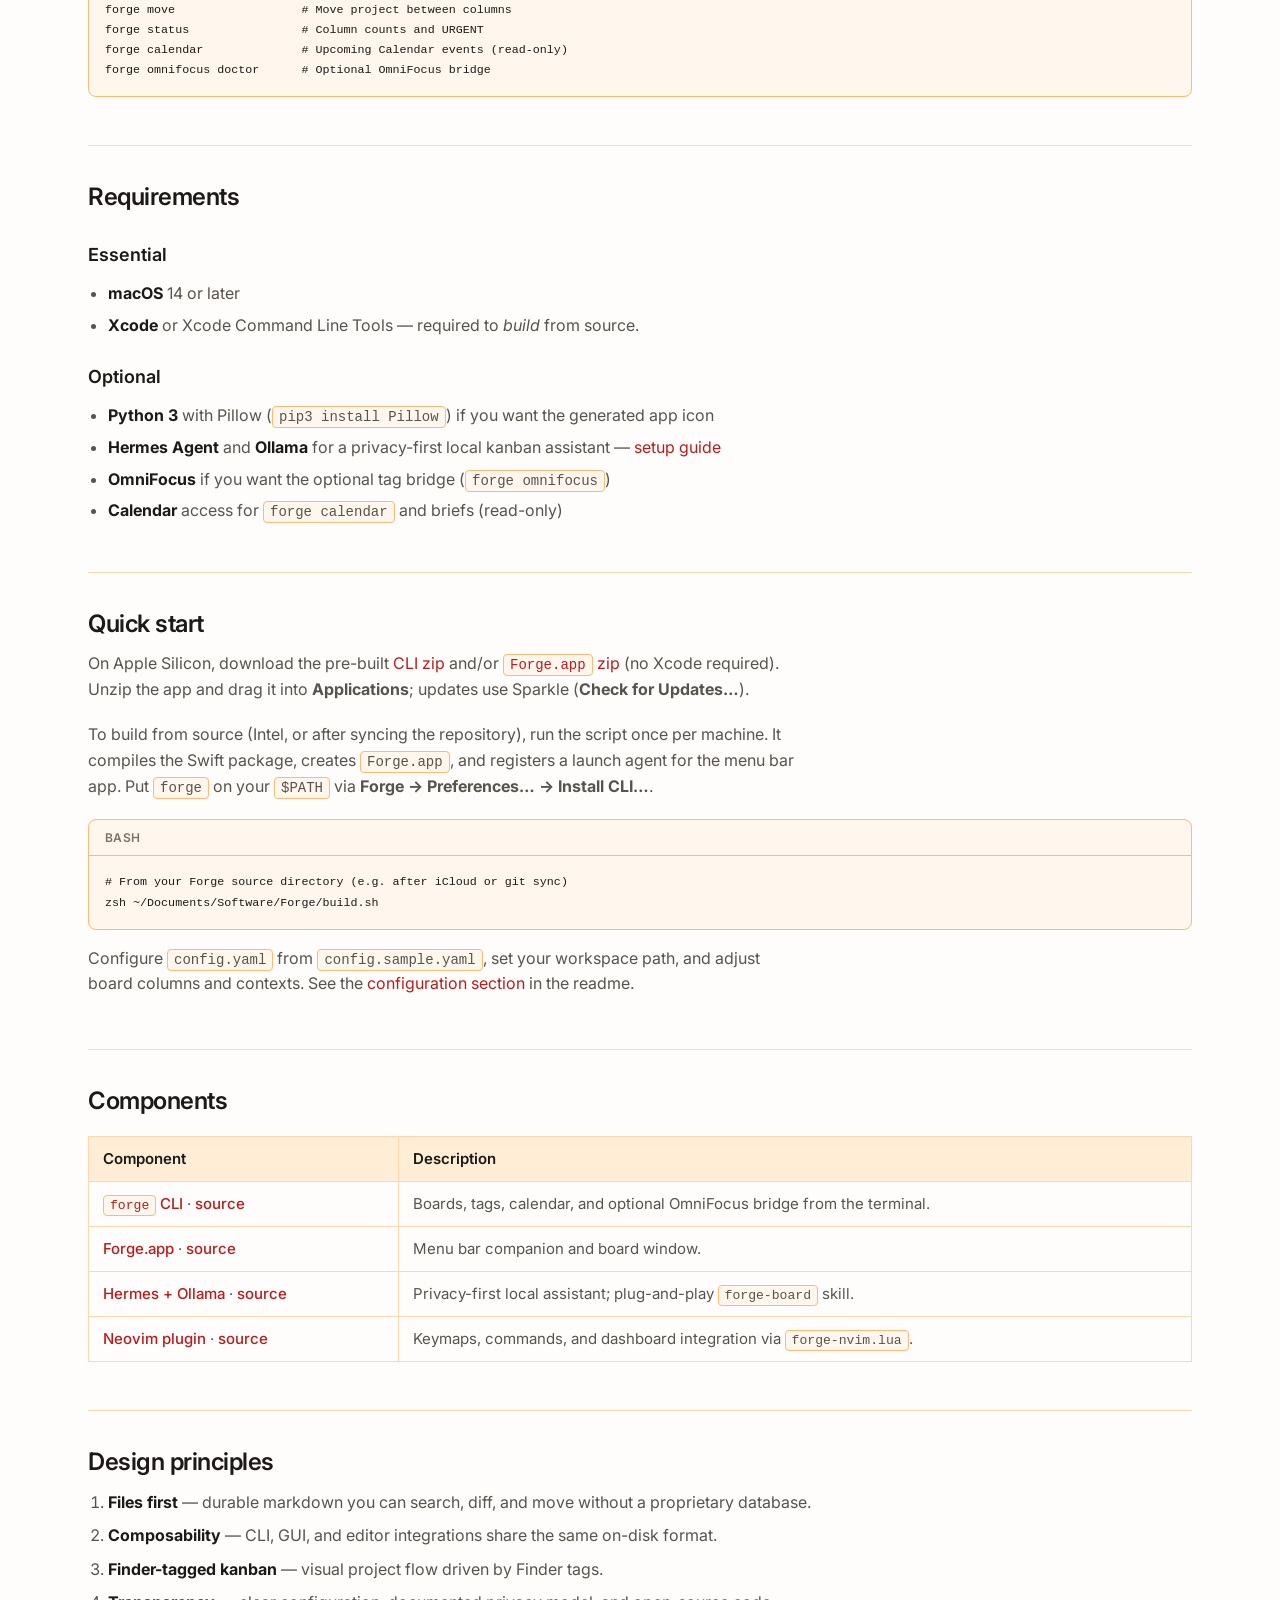
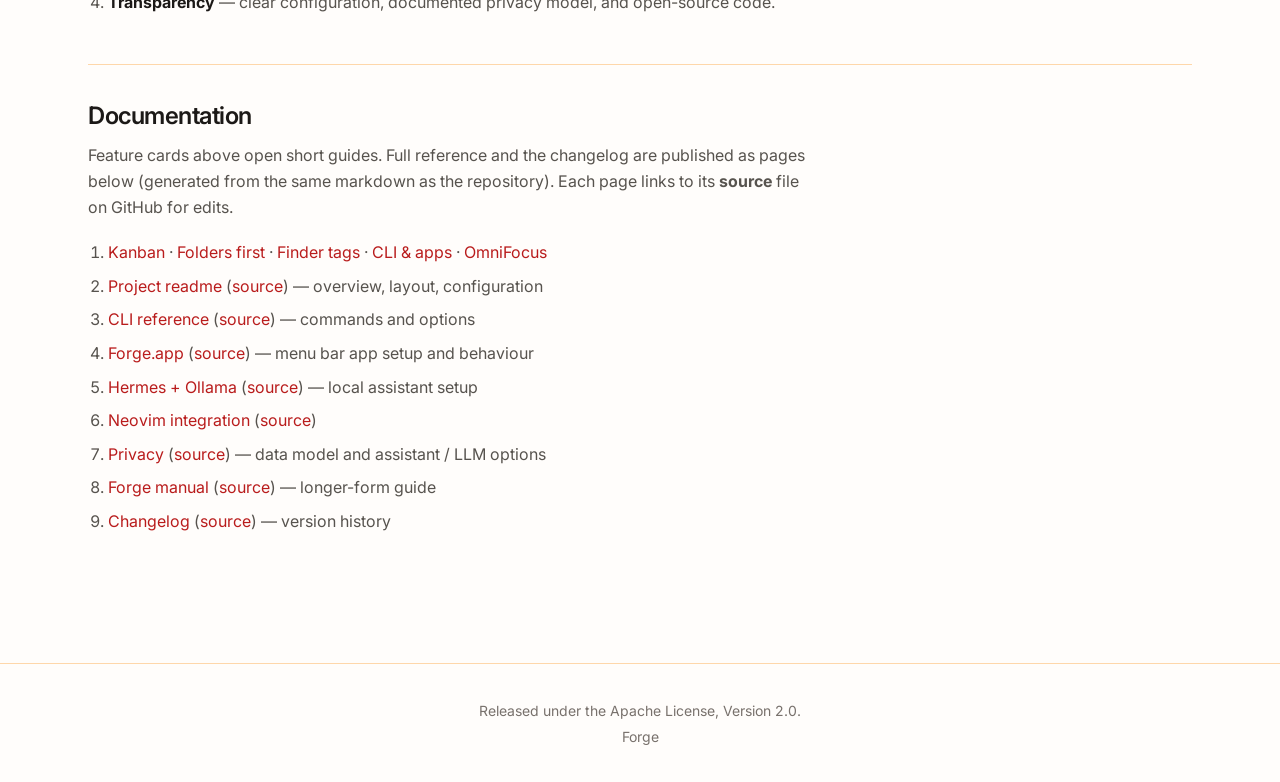
==== commit 6fa9f7e3: "Document Forge as folder-first project kanban with optional task apps. Clarify OmniFocus as an optio" ====
--- a/docs/index.html
+++ b/docs/index.html
@@ -6,7 +6,7 @@
     <title>Forge</title>
       <meta
       name="description"
-      content="Local project management for macOS — kanban board backed by Finder tags, with flexible assistant workflows (local or cloud LLMs)."
+      content="Local folder-first project kanban for macOS. Finder tags on ordinary directories. Optional OmniFocus, Reminders, or Things for day-to-day tasks."
     />
     <link rel="icon" type="image/svg+xml" href="favicon.svg" />
     <link rel="preconnect" href="https://fonts.googleapis.com" />
@@ -95,11 +95,12 @@
         <h1 id="hero-title" class="hero__title">
           <span class="hero__name">Forge</span>
           <span class="hero__subtitle"
-            >Local project and task management for macOS</span
+            >Local folder-first project management for macOS</span
           >
         </h1>
         <p class="hero__tagline">
-          Kanban board backed by Finder tags. No servers; your project folders stay on your Mac.
+          Kanban on ordinary folders and Finder tags.
+          Day-to-day tasks can live in OmniFocus, Reminders, Things, or elsewhere.
           Use any assistant you like: <strong>privacy-first local models</strong> (for example
           <a href="hermes.html">Hermes with Ollama</a>) or more capable
           <strong>cloud</strong> tools — the choice is yours.
@@ -164,7 +165,7 @@
             <div class="feature-card__icon" aria-hidden="true">🔄</div>
             <h3 class="feature-card__title">Finder tags</h3>
             <p class="feature-card__text">
-              Column state and project metadata live in Finder tags, not a hosted database.
+              Column state and project metadata live in Finder tags.
             </p>
             <span class="feature-card__more">Tags guide</span>
           </a>
@@ -172,8 +173,8 @@
             <div class="feature-card__icon" aria-hidden="true">⌨️</div>
             <h3 class="feature-card__title">CLI &amp; apps</h3>
             <p class="feature-card__text">
-              The <code class="inline-code">forge</code> CLI for terminals, a menu bar
-              companion for capture and sync, and a native board window for the big picture.
+              The <code class="inline-code">forge</code> CLI, a menu bar companion, and a
+              native board window — same folders and Finder tags.
             </p>
             <span class="feature-card__more">CLI &amp; apps</span>
           </a>
@@ -200,22 +201,19 @@
             <div class="feature-card__icon" aria-hidden="true">🤖</div>
             <h3 class="feature-card__title">Assistants &amp; LLMs</h3>
             <p class="feature-card__text">
-              Forge does not lock you into one AI stack. Prefer <strong>local inference</strong>
-              (Hermes and Ollama) when task text should stay on your Mac, or use
-              <strong>cloud</strong> models when you need more capability — adapt the pairing to
-              your risk and workflow.
+              Use <strong>local inference</strong> (Hermes and Ollama) or
+              <strong>cloud</strong> models as you prefer.
             </p>
             <span class="feature-card__more">Hermes setup</span>
           </a>
           <a class="feature-card" href="omnifocus.html">
             <div class="feature-card__icon" aria-hidden="true">🔗</div>
-            <h3 class="feature-card__title">OmniFocus (optional)</h3>
-            <p class="feature-card__text">
-              Optional OmniJS bridge: <code class="inline-code">doctor</code>,
-              <code class="inline-code">align</code>, and board <strong>Refresh</strong> keep
-              Finder columns in step with OmniFocus tags when you enable it.
-            </p>
-            <span class="feature-card__more">OmniFocus guide</span>
+            <h3 class="feature-card__title">Task apps (optional)</h3>
+            <p class="feature-card__text">
+              Day-to-day tasks: <strong>OmniFocus</strong> (column bridge),
+              <strong>Reminders</strong> (planned EventKit), <strong>Things</strong> or others later.
+            </p>
+            <span class="feature-card__more">OmniFocus bridge</span>
           </a>
         </div>
       </section>
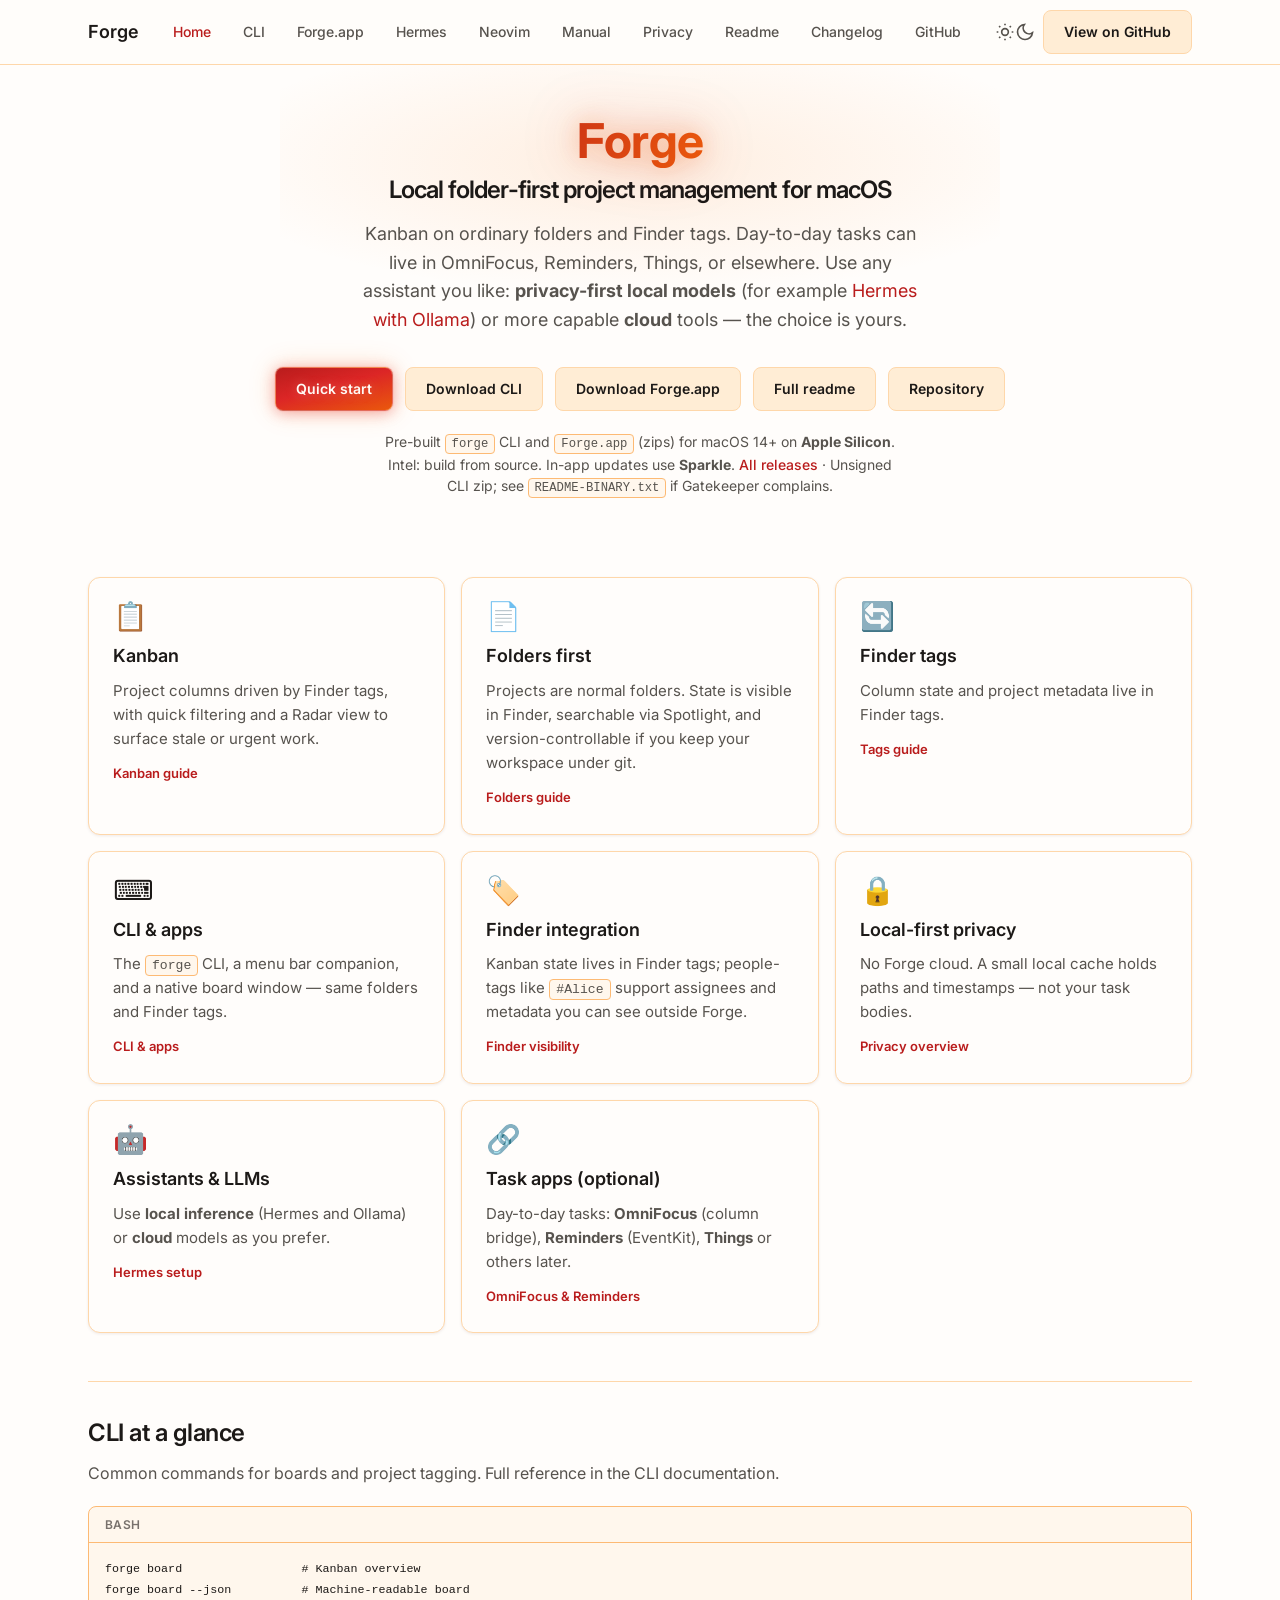
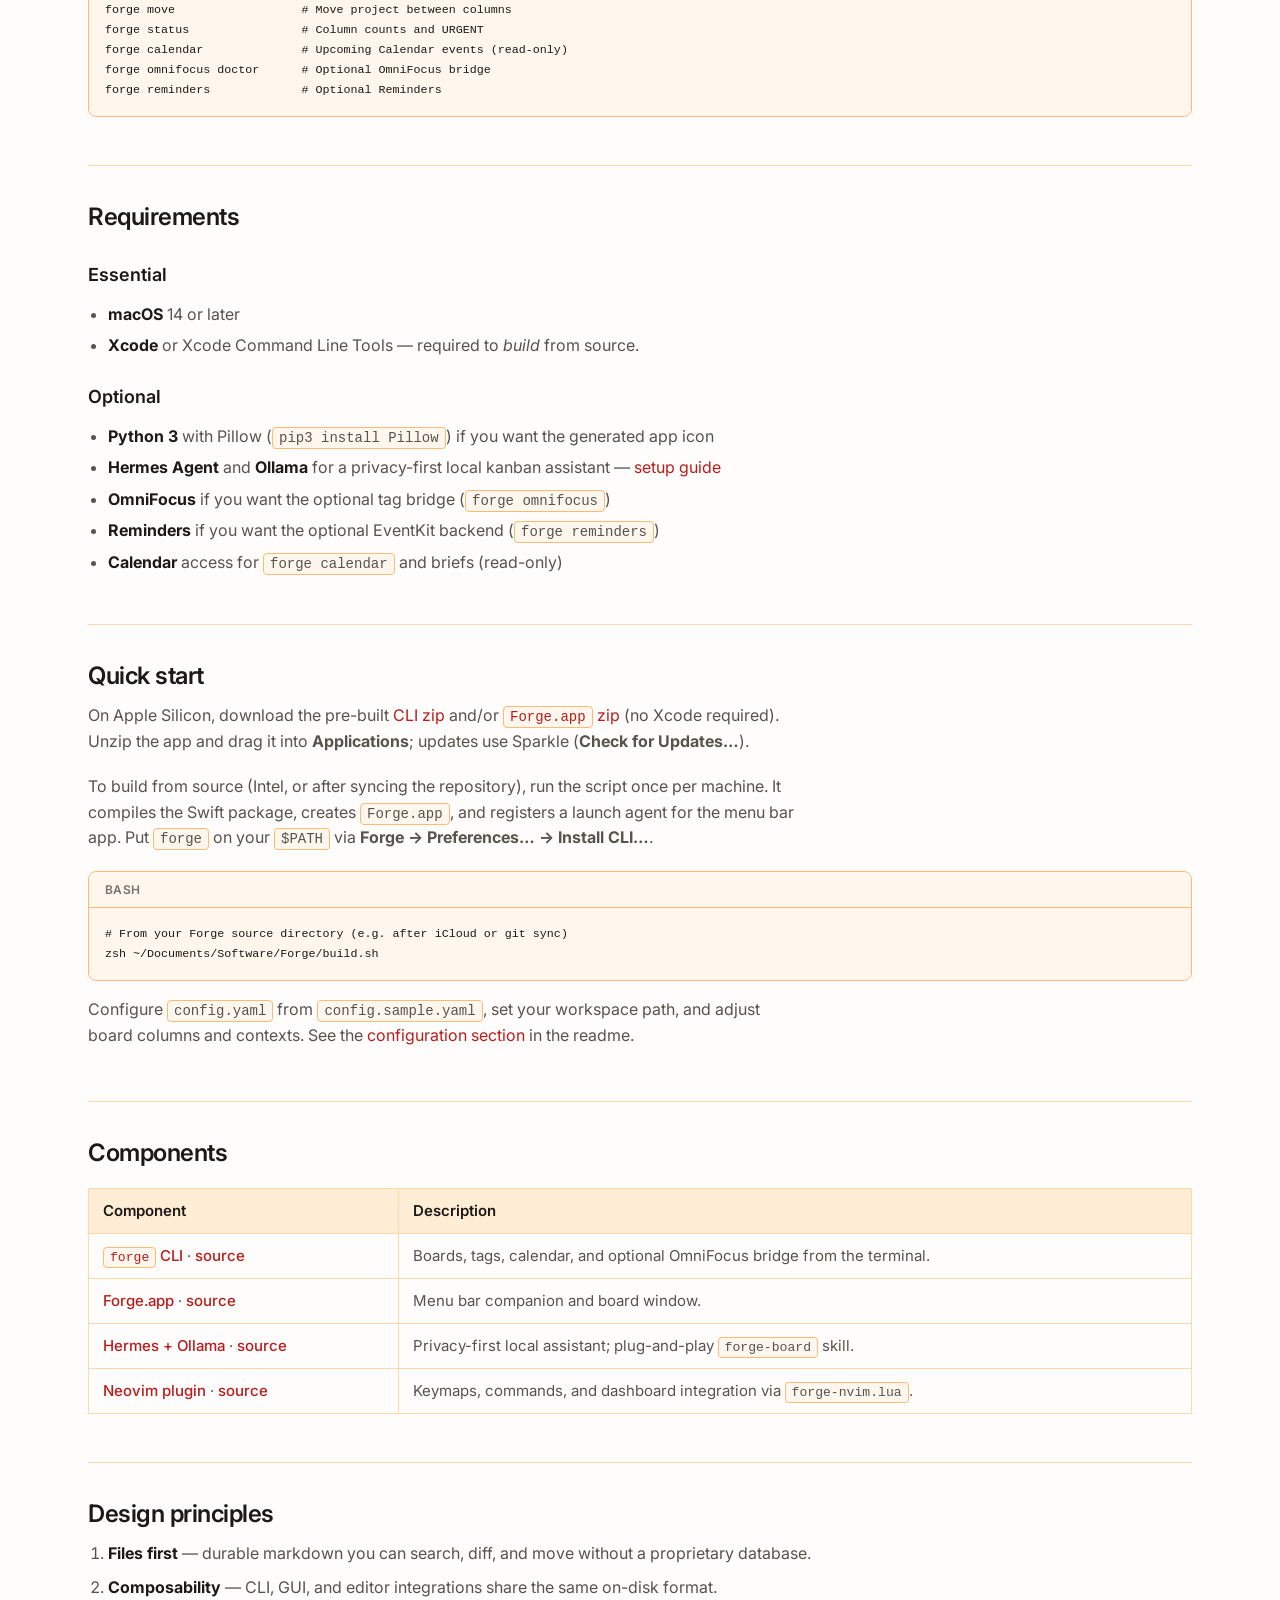
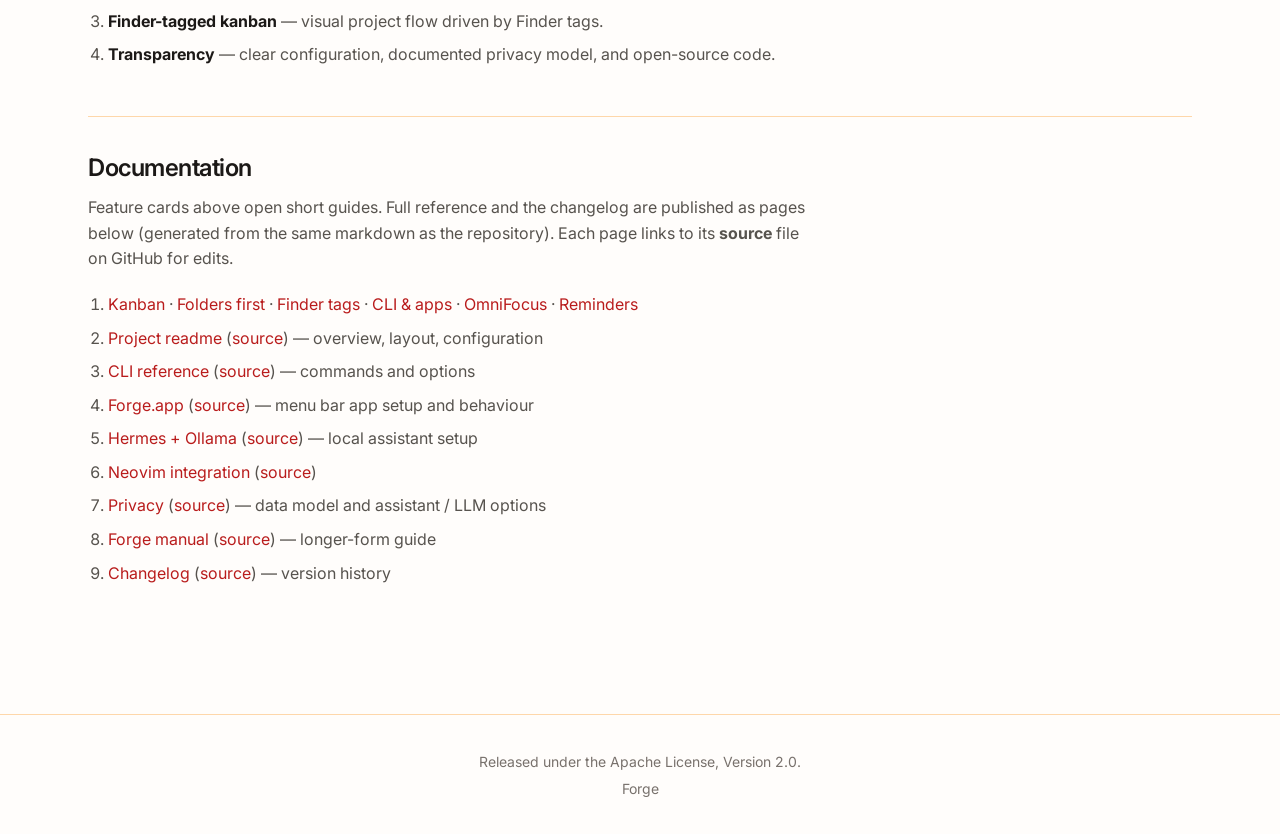
==== commit 8c045ee1: "Add optional Reminders backend aligned with board Refresh and Preferences. One EventKit list per For" ====
--- a/docs/index.html
+++ b/docs/index.html
@@ -211,9 +211,9 @@
             <h3 class="feature-card__title">Task apps (optional)</h3>
             <p class="feature-card__text">
               Day-to-day tasks: <strong>OmniFocus</strong> (column bridge),
-              <strong>Reminders</strong> (planned EventKit), <strong>Things</strong> or others later.
-            </p>
-            <span class="feature-card__more">OmniFocus bridge</span>
+              <strong>Reminders</strong> (EventKit), <strong>Things</strong> or others later.
+            </p>
+            <span class="feature-card__more">OmniFocus &amp; Reminders</span>
           </a>
         </div>
       </section>
@@ -231,7 +231,8 @@
 forge move                  # Move project between columns
 forge status                # Column counts and URGENT
 forge calendar              # Upcoming Calendar events (read-only)
-forge omnifocus doctor      # Optional OmniFocus bridge</code></pre>
+forge omnifocus doctor      # Optional OmniFocus bridge
+forge reminders             # Optional Reminders</code></pre>
         </div>
       </section>
 
@@ -255,6 +256,10 @@
           <li>
             <strong>OmniFocus</strong> if you want the optional tag bridge
             (<code class="inline-code">forge omnifocus</code>)
+          </li>
+          <li>
+            <strong>Reminders</strong> if you want the optional EventKit backend
+            (<code class="inline-code">forge reminders</code>)
           </li>
           <li>
             <strong>Calendar</strong> access for <code class="inline-code">forge calendar</code>
@@ -408,6 +413,7 @@
             · <a href="finder-tags.html">Finder tags</a>
             · <a href="cli-and-apps.html">CLI &amp; apps</a>
             · <a href="omnifocus.html">OmniFocus</a>
+            · <a href="reminders.html">Reminders</a>
           </li>
           <li>
             <a href="readme.html">Project readme</a>
